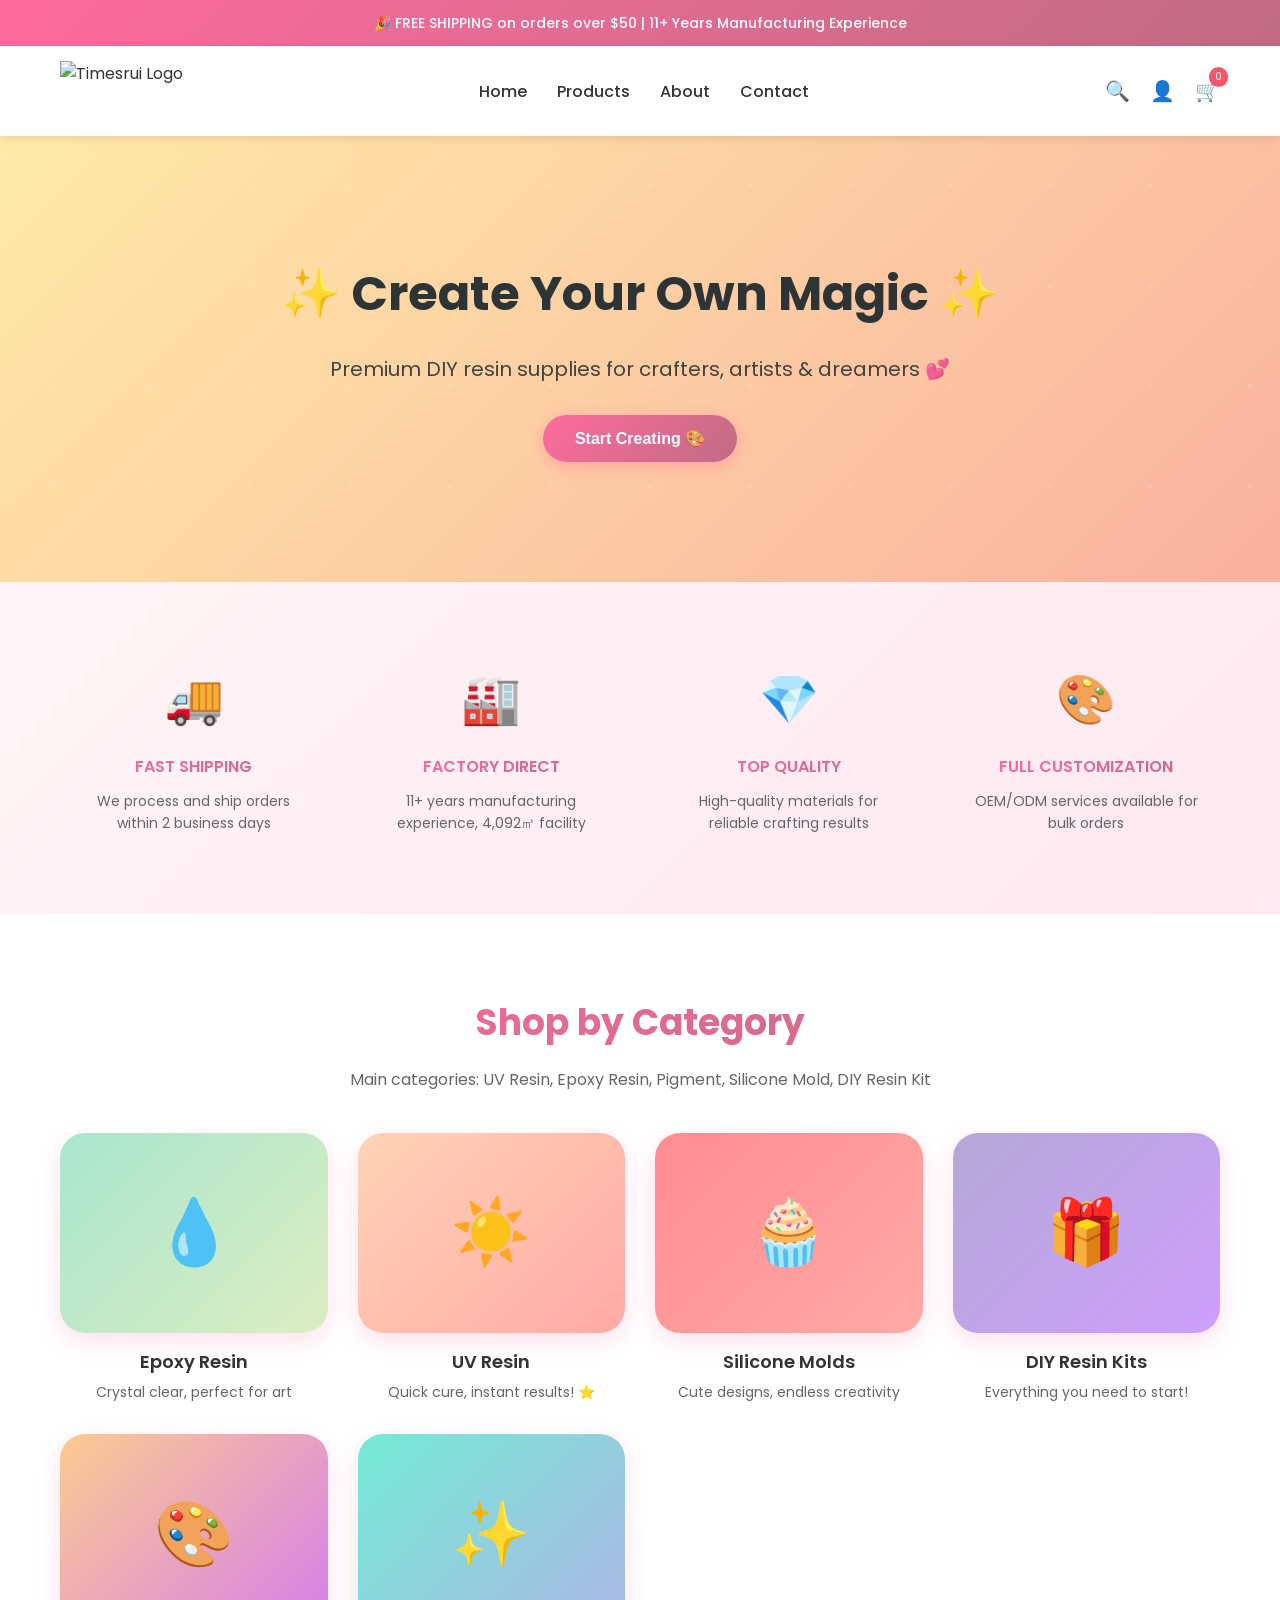
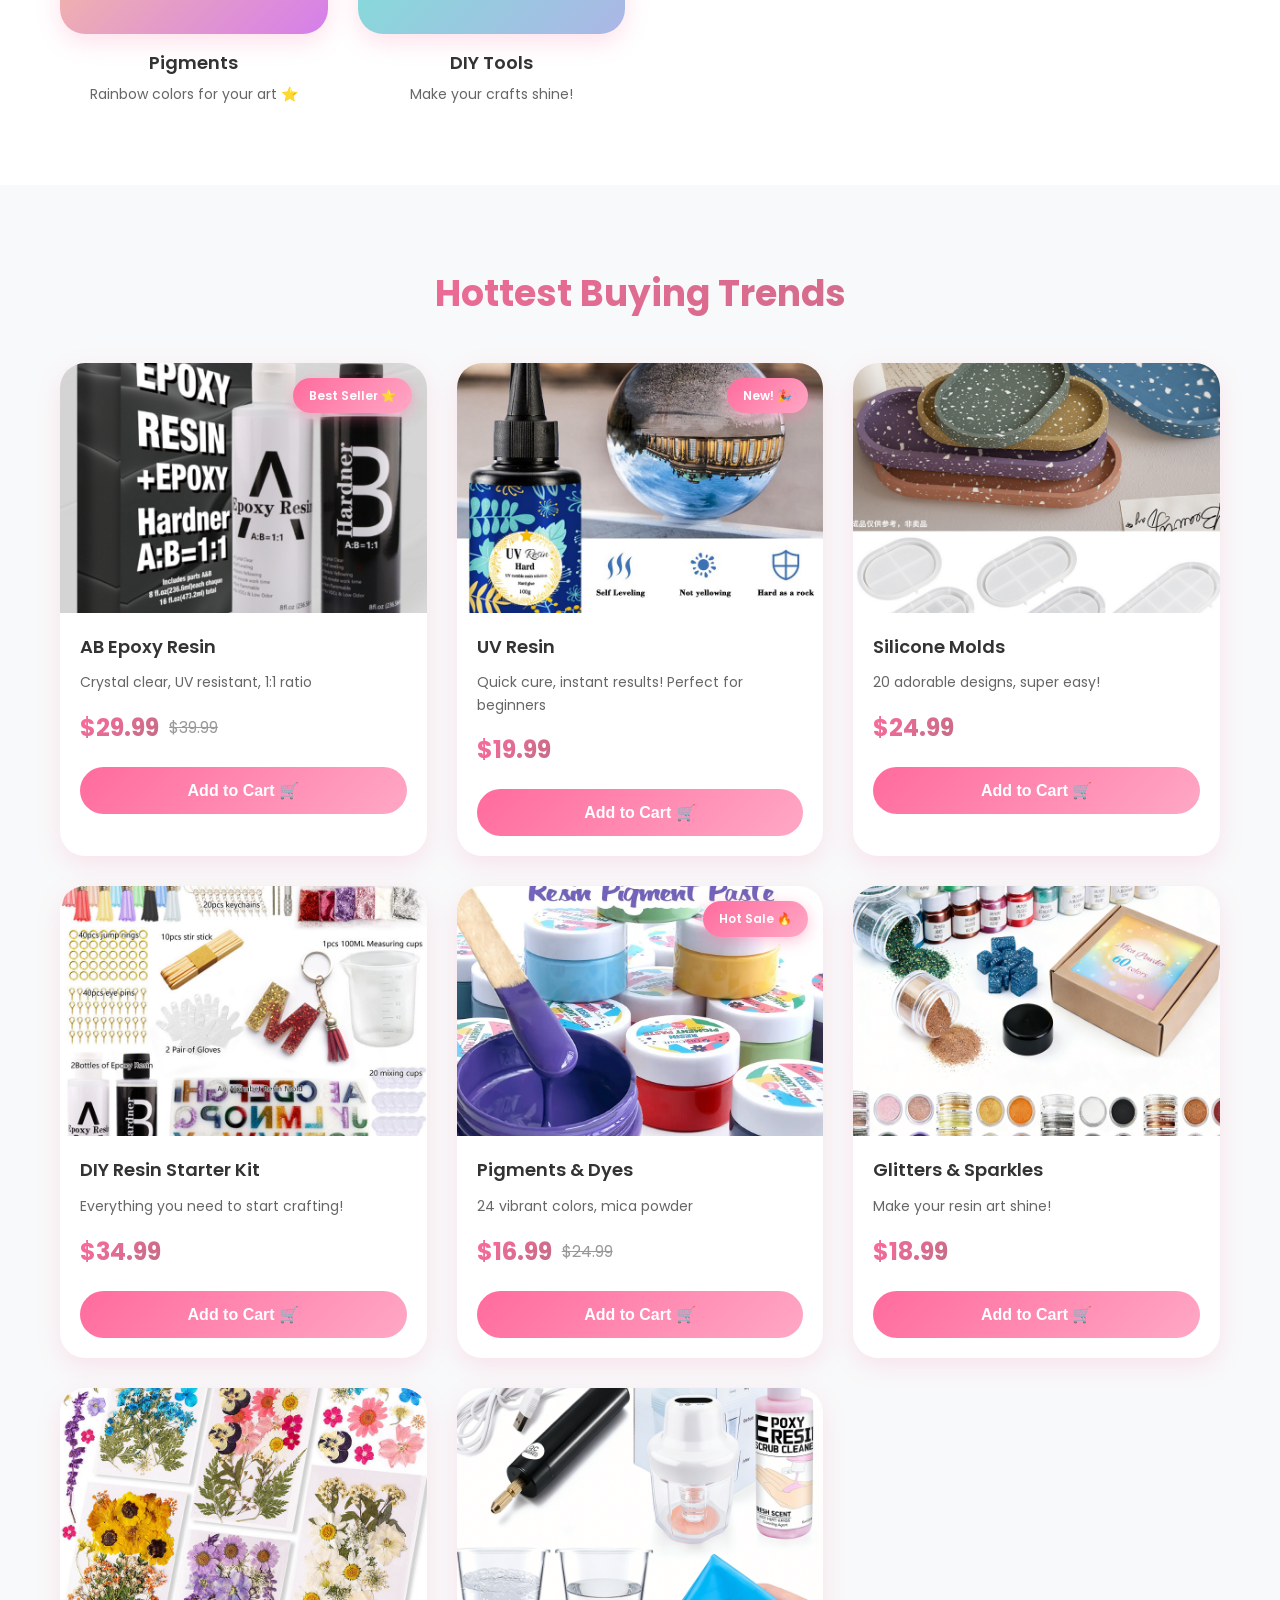
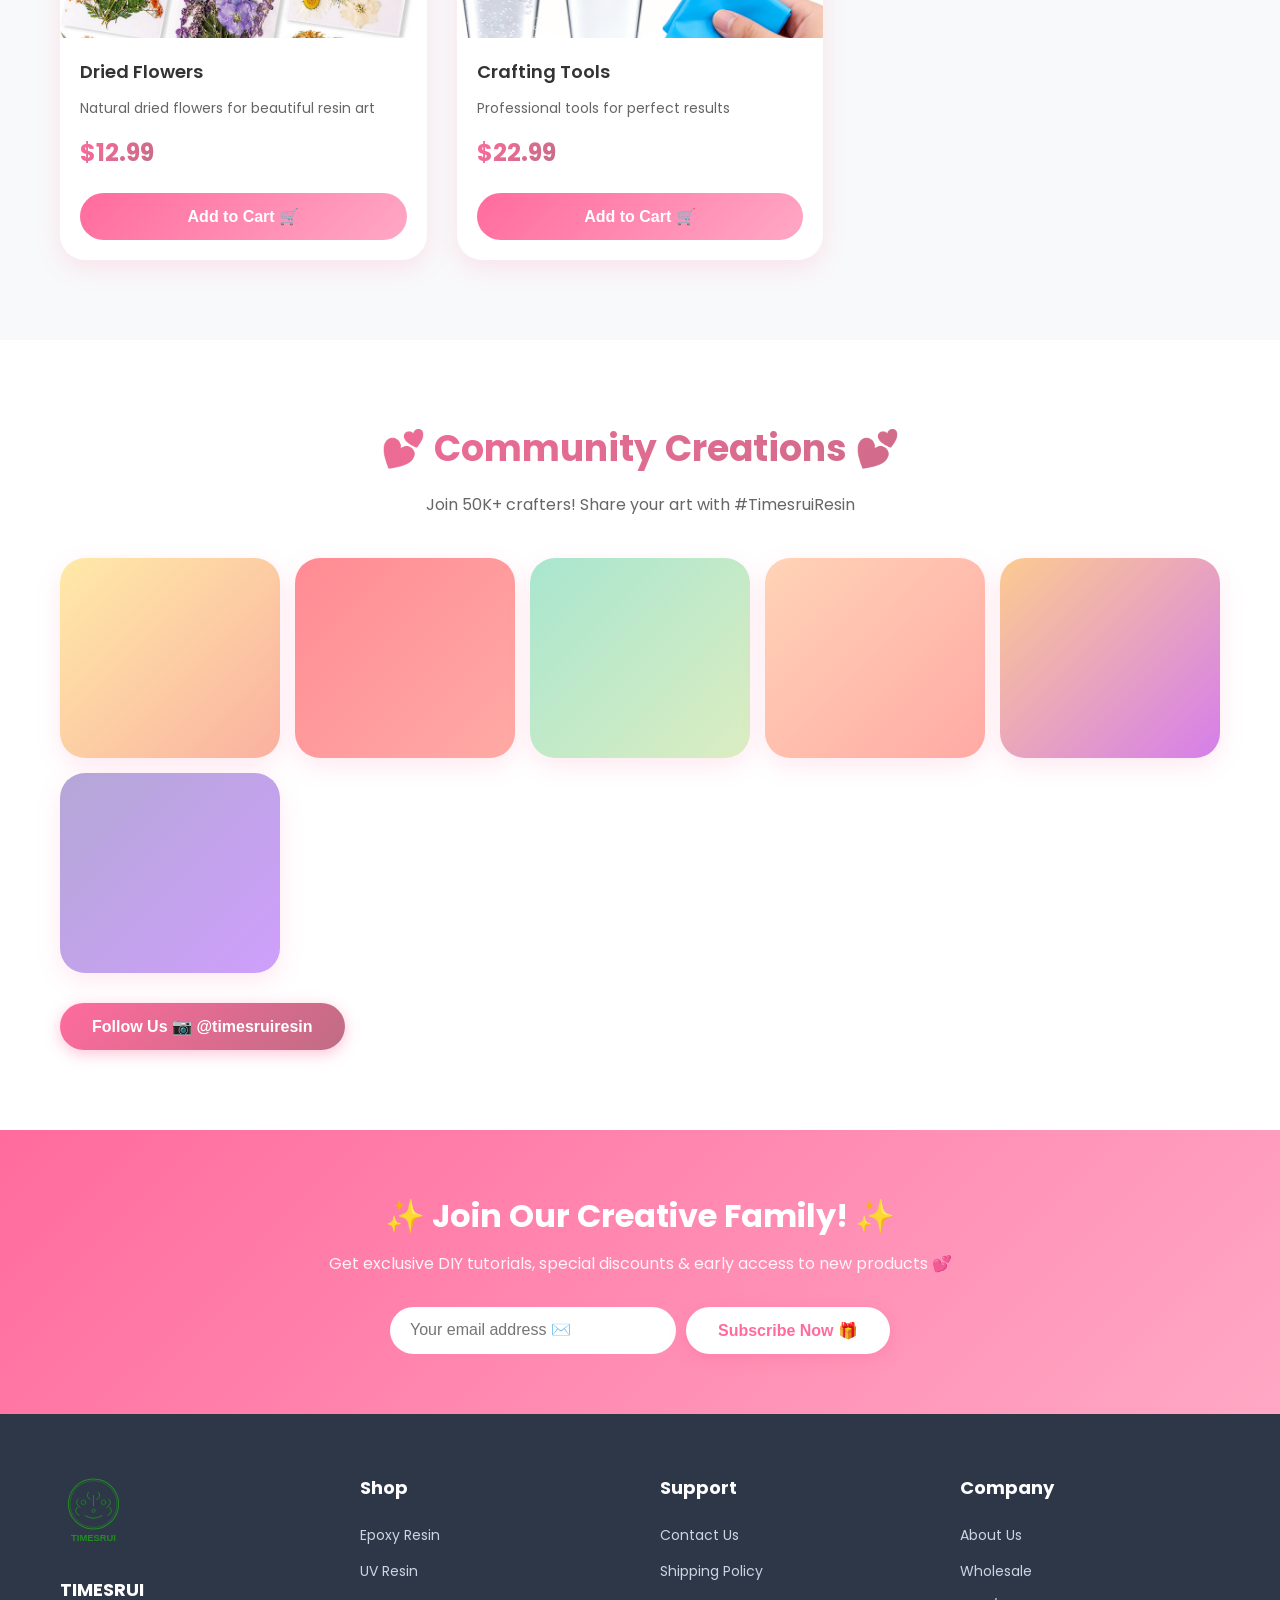
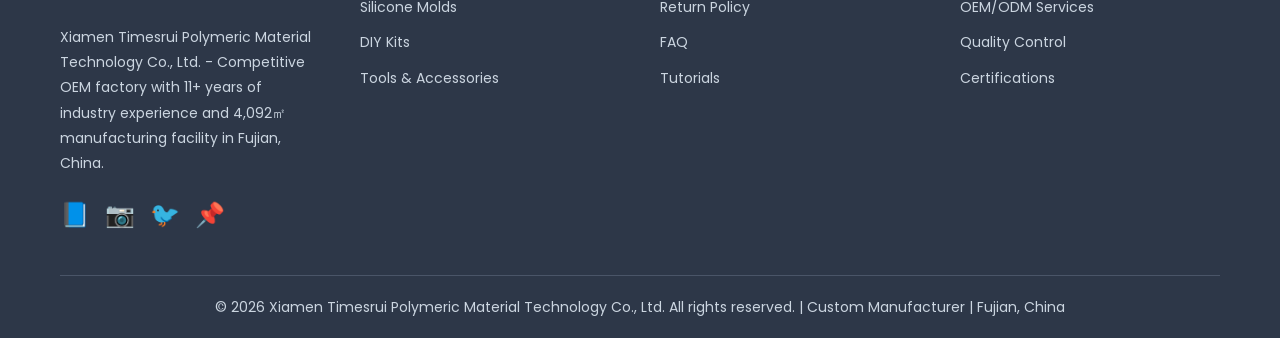
==== index.html @ ade3648c "Initial commit: Timesrui Resin Website with product catalog" ====
<!DOCTYPE html>
<html lang="en">
<head>
    <meta charset="UTF-8">
    <meta name="viewport" content="width=device-width, initial-scale=1.0">
    <title>Timesrui Resin - Premium Resin Art Supplies & Epoxy Kits</title>
    <link rel="stylesheet" href="style.css">
    <link rel="preconnect" href="https://fonts.googleapis.com">
    <link rel="preconnect" href="https://fonts.gstatic.com" crossorigin>
    <link href="https://fonts.googleapis.com/css2?family=Poppins:wght@300;400;500;600;700&display=swap" rel="stylesheet">
</head>
<body>
    <!-- Top Announcement Bar -->
    <div class="announcement-bar">
        🎉 FREE SHIPPING on orders over $50 | 11+ Years Manufacturing Experience
    </div>

    <!-- Navigation -->
    <nav class="navbar">
        <div class="container">
            <div class="nav-logo">
                <img src="logo-original.png" alt="Timesrui Logo" class="logo-img">
            </div>
            <ul class="nav-menu">
                <li><a href="#home">Home</a></li>
                <li><a href="#products">Products</a></li>
                <li><a href="#about">About</a></li>
                <li><a href="#contact">Contact</a></li>
            </ul>
            <div class="nav-icons">
                <span class="icon">🔍</span>
                <span class="icon">👤</span>
                <span class="icon">🛒 <span class="cart-count">0</span></span>
            </div>
        </div>
    </nav>

    <!-- Hero Section -->
    <section class="hero">
        <div class="hero-content">
            <h2 class="hero-title">✨ Create Your Own Magic ✨</h2>
            <p class="hero-subtitle">Premium DIY resin supplies for crafters, artists & dreamers 💕</p>
            <button class="btn btn-primary">Start Creating 🎨</button>
        </div>
    </section>

    <!-- Trust Badges -->
    <section class="trust-badges">
        <div class="container">
            <div class="badge">
                <div class="badge-icon">🚚</div>
                <h3>FAST SHIPPING</h3>
                <p>We process and ship orders within 2 business days</p>
            </div>
            <div class="badge">
                <div class="badge-icon">🏭</div>
                <h3>FACTORY DIRECT</h3>
                <p>11+ years manufacturing experience, 4,092㎡ facility</p>
            </div>
            <div class="badge">
                <div class="badge-icon">💎</div>
                <h3>TOP QUALITY</h3>
                <p>High-quality materials for reliable crafting results</p>
            </div>
            <div class="badge">
                <div class="badge-icon">🎨</div>
                <h3>FULL CUSTOMIZATION</h3>
                <p>OEM/ODM services available for bulk orders</p>
            </div>
        </div>
    </section>

    <!-- Shop by Category -->
    <section class="categories">
        <div class="container">
            <h2 class="section-title">Shop by Category</h2>
            <p class="section-subtitle">Main categories: UV Resin, Epoxy Resin, Pigment, Silicone Mold, DIY Resin Kit</p>
            <div class="category-grid">
                <a href="catalog.html#epoxy-resin" class="category-card">
                    <div class="category-image" style="background: linear-gradient(135deg, #a8e6cf 0%, #dcedc1 100%);">
                        <span class="category-emoji">💧</span>
                    </div>
                    <h3>Epoxy Resin</h3>
                    <p>Crystal clear, perfect for art</p>
                </a>
                <a href="catalog.html#uv-resin" class="category-card">
                    <div class="category-image" style="background: linear-gradient(135deg, #ffd3b6 0%, #ffaaa5 100%);">
                        <span class="category-emoji">☀️</span>
                    </div>
                    <h3>UV Resin</h3>
                    <p>Quick cure, instant results! ⭐</p>
                </a>
                <a href="catalog.html#silicone-molds" class="category-card">
                    <div class="category-image" style="background: linear-gradient(135deg, #ff8b94 0%, #ffaaa5 100%);">
                        <span class="category-emoji">🧁</span>
                    </div>
                    <h3>Silicone Molds</h3>
                    <p>Cute designs, endless creativity</p>
                </a>
                <a href="catalog.html#diy-kits" class="category-card">
                    <div class="category-image" style="background: linear-gradient(135deg, #b4a7d6 0%, #ce9ffc 100%);">
                        <span class="category-emoji">🎁</span>
                    </div>
                    <h3>DIY Resin Kits</h3>
                    <p>Everything you need to start!</p>
                </a>
                <a href="catalog.html#pigments" class="category-card">
                    <div class="category-image" style="background: linear-gradient(135deg, #fccb90 0%, #d57eeb 100%);">
                        <span class="category-emoji">🎨</span>
                    </div>
                    <h3>Pigments</h3>
                    <p>Rainbow colors for your art ⭐</p>
                </a>
                <a href="catalog.html#diy-tools" class="category-card">
                    <div class="category-image" style="background: linear-gradient(135deg, #74ebd5 0%, #acb6e5 100%);">
                        <span class="category-emoji">✨</span>
                    </div>
                    <h3>DIY Tools</h3>
                    <p>Make your crafts shine!</p>
                </a>
            </div>
        </div>
    </section>

    <!-- Hot Products -->
    <section class="products">
        <div class="container">
            <h2 class="section-title">Hottest Buying Trends</h2>
            <div class="product-grid">
                <div class="product-card">
                    <div class="product-badge">Best Seller ⭐</div>
                    <div class="product-image">
                        <img src="images/AB Epoxy Resin.png" alt="AB Epoxy Resin">
                    </div>
                    <h3>AB Epoxy Resin</h3>
                    <p class="product-desc">Crystal clear, UV resistant, 1:1 ratio</p>
                    <div class="product-price">
                        <span class="price">$29.99</span>
                        <span class="original-price">$39.99</span>
                    </div>
                    <button class="btn btn-secondary">Add to Cart 🛒</button>
                </div>
                <div class="product-card">
                    <div class="product-badge">New! 🎉</div>
                    <div class="product-image">
                        <img src="images/UV Resin.jpg" alt="UV Resin">
                    </div>
                    <h3>UV Resin</h3>
                    <p class="product-desc">Quick cure, instant results! Perfect for beginners</p>
                    <div class="product-price">
                        <span class="price">$19.99</span>
                    </div>
                    <button class="btn btn-secondary">Add to Cart 🛒</button>
                </div>
                <div class="product-card">
                    <div class="product-image">
                        <img src="images/Silicone Molds.png" alt="Silicone Molds">
                    </div>
                    <h3>Silicone Molds</h3>
                    <p class="product-desc">20 adorable designs, super easy!</p>
                    <div class="product-price">
                        <span class="price">$24.99</span>
                    </div>
                    <button class="btn btn-secondary">Add to Cart 🛒</button>
                </div>
                <div class="product-card">
                    <div class="product-image">
                        <img src="images/DIY Resin Kits.png" alt="DIY Resin Kits">
                    </div>
                    <h3>DIY Resin Starter Kit</h3>
                    <p class="product-desc">Everything you need to start crafting!</p>
                    <div class="product-price">
                        <span class="price">$34.99</span>
                    </div>
                    <button class="btn btn-secondary">Add to Cart 🛒</button>
                </div>
                <div class="product-card">
                    <div class="product-badge">Hot Sale 🔥</div>
                    <div class="product-image">
                        <img src="images/Pigments & Dyes.webp" alt="Pigments & Dyes">
                    </div>
                    <h3>Pigments & Dyes</h3>
                    <p class="product-desc">24 vibrant colors, mica powder</p>
                    <div class="product-price">
                        <span class="price">$16.99</span>
                        <span class="original-price">$24.99</span>
                    </div>
                    <button class="btn btn-secondary">Add to Cart 🛒</button>
                </div>
                <div class="product-card">
                    <div class="product-image">
                        <img src="images/Glitters & Sparkles.png" alt="Glitters & Sparkles">
                    </div>
                    <h3>Glitters & Sparkles</h3>
                    <p class="product-desc">Make your resin art shine!</p>
                    <div class="product-price">
                        <span class="price">$18.99</span>
                    </div>
                    <button class="btn btn-secondary">Add to Cart 🛒</button>
                </div>
                <div class="product-card">
                    <div class="product-image">
                        <img src="images/Dried Flowers.png" alt="Dried Flowers">
                    </div>
                    <h3>Dried Flowers</h3>
                    <p class="product-desc">Natural dried flowers for beautiful resin art</p>
                    <div class="product-price">
                        <span class="price">$12.99</span>
                    </div>
                    <button class="btn btn-secondary">Add to Cart 🛒</button>
                </div>
                <div class="product-card">
                    <div class="product-image">
                        <img src="images/Crafting Tools.png" alt="Crafting Tools">
                    </div>
                    <h3>Crafting Tools</h3>
                    <p class="product-desc">Professional tools for perfect results</p>
                    <div class="product-price">
                        <span class="price">$22.99</span>
                    </div>
                    <button class="btn btn-secondary">Add to Cart 🛒</button>
                </div>
            </div>
        </div>
    </section>

    <!-- Instagram Section -->
    <section class="instagram">
        <div class="container">
            <h2 class="section-title">💕 Community Creations 💕</h2>
            <p class="section-subtitle">Join 50K+ crafters! Share your art with #TimesruiResin</p>
            <div class="instagram-grid">
                <div class="instagram-card" style="background: linear-gradient(135deg, #ffeaa7 0%, #fab1a0 100%);">
                    <div class="instagram-overlay">
                        <span class="instagram-icon">💕 1.2k</span>
                    </div>
                </div>
                <div class="instagram-card" style="background: linear-gradient(135deg, #ff8b94 0%, #ffaaa5 100%);">
                    <div class="instagram-overlay">
                        <span class="instagram-icon">💕 2.3k</span>
                    </div>
                </div>
                <div class="instagram-card" style="background: linear-gradient(135deg, #a8e6cf 0%, #dcedc1 100%);">
                    <div class="instagram-overlay">
                        <span class="instagram-icon">💕 856</span>
                    </div>
                </div>
                <div class="instagram-card" style="background: linear-gradient(135deg, #ffd3b6 0%, #ffaaa5 100%);">
                    <div class="instagram-overlay">
                        <span class="instagram-icon">💕 3.1k</span>
                    </div>
                </div>
                <div class="instagram-card" style="background: linear-gradient(135deg, #fccb90 0%, #d57eeb 100%);">
                    <div class="instagram-overlay">
                        <span class="instagram-icon">💕 1.8k</span>
                    </div>
                </div>
                <div class="instagram-card" style="background: linear-gradient(135deg, #b4a7d6 0%, #ce9ffc 100%);">
                    <div class="instagram-overlay">
                        <span class="instagram-icon">💕 2.7k</span>
                    </div>
                </div>
            </div>
            <button class="btn btn-primary" style="margin-top: 30px;">Follow Us 📷 @timesruiresin</button>
        </div>
    </section>

    <!-- Newsletter -->
    <section class="newsletter">
        <div class="container">
            <h2>✨ Join Our Creative Family! ✨</h2>
            <p>Get exclusive DIY tutorials, special discounts & early access to new products 💕</p>
            <div class="newsletter-form">
                <input type="email" placeholder="Your email address ✉️">
                <button class="btn btn-primary" style="background: white; color: #ff6b9d;">Subscribe Now 🎁</button>
            </div>
        </div>
    </section>

    <!-- Footer -->
    <footer class="footer">
        <div class="container">
            <div class="footer-grid">
                <div class="footer-col">
                    <img src="logo.svg" alt="Timesrui Logo" style="height: 80px; margin-bottom: 15px;">
                    <h3>TIMESRUI</h3>
                    <p>Xiamen Timesrui Polymeric Material Technology Co., Ltd. - Competitive OEM factory with 11+ years of industry experience and 4,092㎡ manufacturing facility in Fujian, China.</p>
                    <div class="social-icons">
                        <span>📘</span>
                        <span>📷</span>
                        <span>🐦</span>
                        <span>📌</span>
                    </div>
                </div>
                <div class="footer-col">
                    <h4>Shop</h4>
                    <ul>
                        <li><a href="#">Epoxy Resin</a></li>
                        <li><a href="#">UV Resin</a></li>
                        <li><a href="#">Silicone Molds</a></li>
                        <li><a href="#">DIY Kits</a></li>
                        <li><a href="#">Tools & Accessories</a></li>
                    </ul>
                </div>
                <div class="footer-col">
                    <h4>Support</h4>
                    <ul>
                        <li><a href="#">Contact Us</a></li>
                        <li><a href="#">Shipping Policy</a></li>
                        <li><a href="#">Return Policy</a></li>
                        <li><a href="#">FAQ</a></li>
                        <li><a href="#">Tutorials</a></li>
                    </ul>
                </div>
                <div class="footer-col">
                    <h4>Company</h4>
                    <ul>
                        <li><a href="#">About Us</a></li>
                        <li><a href="#">Wholesale</a></li>
                        <li><a href="#">OEM/ODM Services</a></li>
                        <li><a href="#">Quality Control</a></li>
                        <li><a href="#">Certifications</a></li>
                    </ul>
                </div>
            </div>
            <div class="footer-bottom">
                <p>&copy; 2026 Xiamen Timesrui Polymeric Material Technology Co., Ltd. All rights reserved. | Custom Manufacturer | Fujian, China</p>
            </div>
        </div>
    </footer>

    <script src="script.js"></script>
</body>
</html>
---- style.css ----
/* Reset and Base Styles */
* {
    margin: 0;
    padding: 0;
    box-sizing: border-box;
}

body {
    font-family: 'Poppins', sans-serif;
    color: #333;
    line-height: 1.6;
    overflow-x: hidden;
}

.container {
    max-width: 1200px;
    margin: 0 auto;
    padding: 0 20px;
}

/* Announcement Bar */
.announcement-bar {
    background: linear-gradient(135deg, #ff6b9d 0%, #c06c84 100%);
    color: white;
    text-align: center;
    padding: 12px 20px;
    font-size: 14px;
    font-weight: 500;
}

/* Navigation */
.navbar {
    background: white;
    box-shadow: 0 2px 10px rgba(0,0,0,0.1);
    position: sticky;
    top: 0;
    z-index: 1000;
    padding: 15px 0;
}

.navbar .container {
    display: flex;
    justify-content: space-between;
    align-items: center;
}

.nav-logo {
    display: flex;
    align-items: center;
    gap: 15px;
}

.logo-img {
    height: 60px;
    width: auto;
}

.logo-text h1 {
    font-size: 24px;
    font-weight: 700;
    background: linear-gradient(135deg, #ff6b9d 0%, #c06c84 100%);
    -webkit-background-clip: text;
    -webkit-text-fill-color: transparent;
    background-clip: text;
    margin: 0;
    line-height: 1.2;
}

.logo-text .tagline {
    font-size: 10px;
    color: #666;
    margin: 0;
}

.nav-menu {
    display: flex;
    list-style: none;
    gap: 30px;
}

.nav-menu a {
    text-decoration: none;
    color: #333;
    font-weight: 500;
    transition: color 0.3s;
}

.nav-menu a:hover {
    color: #ff6b9d;
}

.nav-icons {
    display: flex;
    gap: 20px;
    font-size: 20px;
}

.nav-icons .icon {
    cursor: pointer;
    position: relative;
    transition: transform 0.3s;
}

.nav-icons .icon:hover {
    transform: scale(1.1);
}

.cart-count {
    position: absolute;
    top: -8px;
    right: -8px;
    background: #f5576c;
    color: white;
    font-size: 10px;
    padding: 2px 6px;
    border-radius: 10px;
}

/* Hero Section */
.hero {
    background: linear-gradient(135deg, #ffeaa7 0%, #fab1a0 100%);
    color: #2d3436;
    padding: 120px 20px;
    text-align: center;
    position: relative;
    overflow: hidden;
}

.hero::before {
    content: '';
    position: absolute;
    top: 0;
    left: 0;
    right: 0;
    bottom: 0;
    background: url('data:image/svg+xml,<svg width="100" height="100" xmlns="http://www.w3.org/2000/svg"><circle cx="50" cy="50" r="2" fill="white" opacity="0.1"/></svg>');
    animation: float 20s infinite linear;
}

@keyframes float {
    from { transform: translateY(0); }
    to { transform: translateY(-100px); }
}

.hero-content {
    position: relative;
    z-index: 1;
}

.hero-title {
    font-size: 48px;
    font-weight: 700;
    margin-bottom: 20px;
    animation: fadeInUp 0.8s;
}

.hero-subtitle {
    font-size: 20px;
    margin-bottom: 30px;
    opacity: 0.9;
    animation: fadeInUp 0.8s 0.2s backwards;
}

@keyframes fadeInUp {
    from {
        opacity: 0;
        transform: translateY(30px);
    }
    to {
        opacity: 1;
        transform: translateY(0);
    }
}

/* Buttons */
.btn {
    padding: 14px 32px;
    border: none;
    border-radius: 30px;
    font-weight: 600;
    cursor: pointer;
    transition: all 0.3s;
    font-size: 16px;
}

.btn-primary {
    background: linear-gradient(135deg, #ff6b9d 0%, #c06c84 100%);
    color: white;
    box-shadow: 0 4px 15px rgba(255, 107, 157, 0.4);
}

.btn-primary:hover {
    transform: translateY(-2px);
    box-shadow: 0 6px 20px rgba(0,0,0,0.3);
}

.btn-secondary {
    background: linear-gradient(135deg, #ff6b9d 0%, #ffa8c5 100%);
    color: white;
    border: none;
}

.btn-secondary:hover {
    background: linear-gradient(135deg, #c06c84 0%, #ff6b9d 100%);
    transform: translateY(-2px);
    box-shadow: 0 6px 20px rgba(255, 107, 157, 0.3);
}

/* Trust Badges */
.trust-badges {
    padding: 60px 20px;
    background: linear-gradient(135deg, #fff5f7 0%, #ffe8f0 100%);
}

.trust-badges .container {
    display: grid;
    grid-template-columns: repeat(auto-fit, minmax(250px, 1fr));
    gap: 30px;
}

.badge {
    text-align: center;
    padding: 20px;
}

.badge-icon {
    font-size: 48px;
    margin-bottom: 15px;
}

.badge h3 {
    font-size: 16px;
    font-weight: 600;
    margin-bottom: 10px;
    background: linear-gradient(135deg, #ff6b9d 0%, #c06c84 100%);
    -webkit-background-clip: text;
    -webkit-text-fill-color: transparent;
    background-clip: text;
}

.badge p {
    font-size: 14px;
    color: #666;
}

/* Section Titles */
.section-title {
    text-align: center;
    font-size: 36px;
    font-weight: 700;
    margin-bottom: 15px;
    background: linear-gradient(135deg, #ff6b9d 0%, #c06c84 100%);
    -webkit-background-clip: text;
    -webkit-text-fill-color: transparent;
    background-clip: text;
}

.section-subtitle {
    text-align: center;
    font-size: 16px;
    color: #666;
    margin-bottom: 40px;
}

/* Categories */
.categories {
    padding: 80px 20px;
}

.category-grid {
    display: grid;
    grid-template-columns: repeat(auto-fit, minmax(250px, 1fr));
    gap: 30px;
    margin-top: 40px;
}

.category-card {
    text-align: center;
    cursor: pointer;
    transition: transform 0.3s;
    text-decoration: none;
    color: inherit;
    display: block;
}

.category-card:hover {
    transform: translateY(-10px);
}

.category-image {
    width: 100%;
    height: 200px;
    border-radius: 25px;
    display: flex;
    align-items: center;
    justify-content: center;
    margin-bottom: 15px;
    box-shadow: 0 8px 25px rgba(255, 107, 157, 0.2);
    transition: all 0.3s;
}

.category-card:hover .category-image {
    box-shadow: 0 12px 35px rgba(255, 107, 157, 0.3);
    transform: scale(1.05);
}

.category-emoji {
    font-size: 64px;
}

.category-card h3 {
    font-size: 18px;
    font-weight: 600;
    margin-bottom: 5px;
}

.category-card p {
    font-size: 14px;
    color: #666;
}

/* Products */
.products {
    padding: 80px 20px;
    background: #f8f9fa;
}

.product-grid {
    display: grid;
    grid-template-columns: repeat(auto-fill, minmax(280px, 1fr));
    gap: 30px;
    margin-top: 40px;
}

.product-card {
    background: white;
    border-radius: 25px;
    overflow: hidden;
    box-shadow: 0 8px 25px rgba(255, 107, 157, 0.15);
    transition: transform 0.3s, box-shadow 0.3s;
    position: relative;
}

.product-card:hover {
    transform: translateY(-10px);
    box-shadow: 0 15px 40px rgba(255, 107, 157, 0.25);
}

.product-badge {
    position: absolute;
    top: 15px;
    right: 15px;
    background: linear-gradient(135deg, #ff6b9d 0%, #ffa8c5 100%);
    color: white;
    padding: 8px 16px;
    border-radius: 25px;
    font-size: 12px;
    font-weight: 600;
    z-index: 1;
    box-shadow: 0 4px 15px rgba(255, 107, 157, 0.4);
}

.product-image {
    width: 100%;
    height: 250px;
    display: flex;
    align-items: center;
    justify-content: center;
    font-size: 48px;
    overflow: hidden;
    background: #f8f8f8;
}

.product-image img {
    width: 100%;
    height: 100%;
    object-fit: cover;
    transition: transform 0.3s ease;
}

.product-card:hover .product-image img {
    transform: scale(1.05);
}

.product-card h3 {
    padding: 20px 20px 10px;
    font-size: 18px;
    font-weight: 600;
}

.product-desc {
    padding: 0 20px;
    font-size: 14px;
    color: #666;
    margin-bottom: 15px;
}

.product-price {
    padding: 0 20px 20px;
    display: flex;
    align-items: center;
    gap: 10px;
}

.price {
    font-size: 24px;
    font-weight: 700;
    background: linear-gradient(135deg, #ff6b9d 0%, #c06c84 100%);
    -webkit-background-clip: text;
    -webkit-text-fill-color: transparent;
    background-clip: text;
}

.original-price {
    font-size: 16px;
    color: #999;
    text-decoration: line-through;
}

.product-card .btn {
    width: calc(100% - 40px);
    margin: 0 20px 20px;
}

/* Instagram */
.instagram {
    padding: 80px 20px;
}

.instagram-grid {
    display: grid;
    grid-template-columns: repeat(auto-fit, minmax(200px, 1fr));
    gap: 15px;
    margin-top: 40px;
}

.instagram-card {
    height: 200px;
    border-radius: 25px;
    position: relative;
    overflow: hidden;
    cursor: pointer;
    transition: transform 0.3s, box-shadow 0.3s;
    box-shadow: 0 8px 25px rgba(255, 107, 157, 0.15);
}

.instagram-card:hover {
    transform: scale(1.05);
    box-shadow: 0 12px 35px rgba(255, 107, 157, 0.25);
}

.instagram-overlay {
    position: absolute;
    top: 0;
    left: 0;
    right: 0;
    bottom: 0;
    background: rgba(0,0,0,0.3);
    display: flex;
    align-items: center;
    justify-content: center;
    opacity: 0;
    transition: opacity 0.3s;
}

.instagram-card:hover .instagram-overlay {
    opacity: 1;
}

.instagram-icon {
    color: white;
    font-size: 18px;
    font-weight: 600;
}

/* Newsletter */
.newsletter {
    background: linear-gradient(135deg, #ff6b9d 0%, #ffa8c5 100%);
    color: white;
    padding: 60px 20px;
    text-align: center;
}

.newsletter h2 {
    font-size: 32px;
    margin-bottom: 10px;
}

.newsletter p {
    font-size: 16px;
    margin-bottom: 30px;
    opacity: 0.9;
}

.newsletter-form {
    display: flex;
    max-width: 500px;
    margin: 0 auto;
    gap: 10px;
}

.newsletter-form input {
    flex: 1;
    padding: 14px 20px;
    border: none;
    border-radius: 30px;
    font-size: 16px;
}

.newsletter-form .btn {
    white-space: nowrap;
}

/* Footer */
.footer {
    background: #2d3748;
    color: white;
    padding: 60px 20px 20px;
}

.footer-grid {
    display: grid;
    grid-template-columns: repeat(auto-fit, minmax(200px, 1fr));
    gap: 40px;
    margin-bottom: 40px;
}

.footer-col h3, .footer-col h4 {
    margin-bottom: 20px;
    font-size: 18px;
}

.footer-col p {
    font-size: 14px;
    line-height: 1.8;
    color: #cbd5e0;
}

.footer-col ul {
    list-style: none;
}

.footer-col ul li {
    margin-bottom: 10px;
}

.footer-col ul li a {
    color: #cbd5e0;
    text-decoration: none;
    font-size: 14px;
    transition: color 0.3s;
}

.footer-col ul li a:hover {
    color: white;
}

.social-icons {
    display: flex;
    gap: 15px;
    margin-top: 20px;
    font-size: 24px;
}

.social-icons span {
    cursor: pointer;
    transition: transform 0.3s;
}

.social-icons span:hover {
    transform: scale(1.2);
}

.footer-bottom {
    border-top: 1px solid #4a5568;
    padding-top: 20px;
    text-align: center;
    color: #cbd5e0;
    font-size: 14px;
}

/* Responsive */
@media (max-width: 768px) {
    .nav-menu {
        display: none;
    }
    
    .hero-title {
        font-size: 32px;
    }
    
    .hero-subtitle {
        font-size: 16px;
    }
    
    .section-title {
        font-size: 28px;
    }
    
    .newsletter-form {
        flex-direction: column;
    }
}
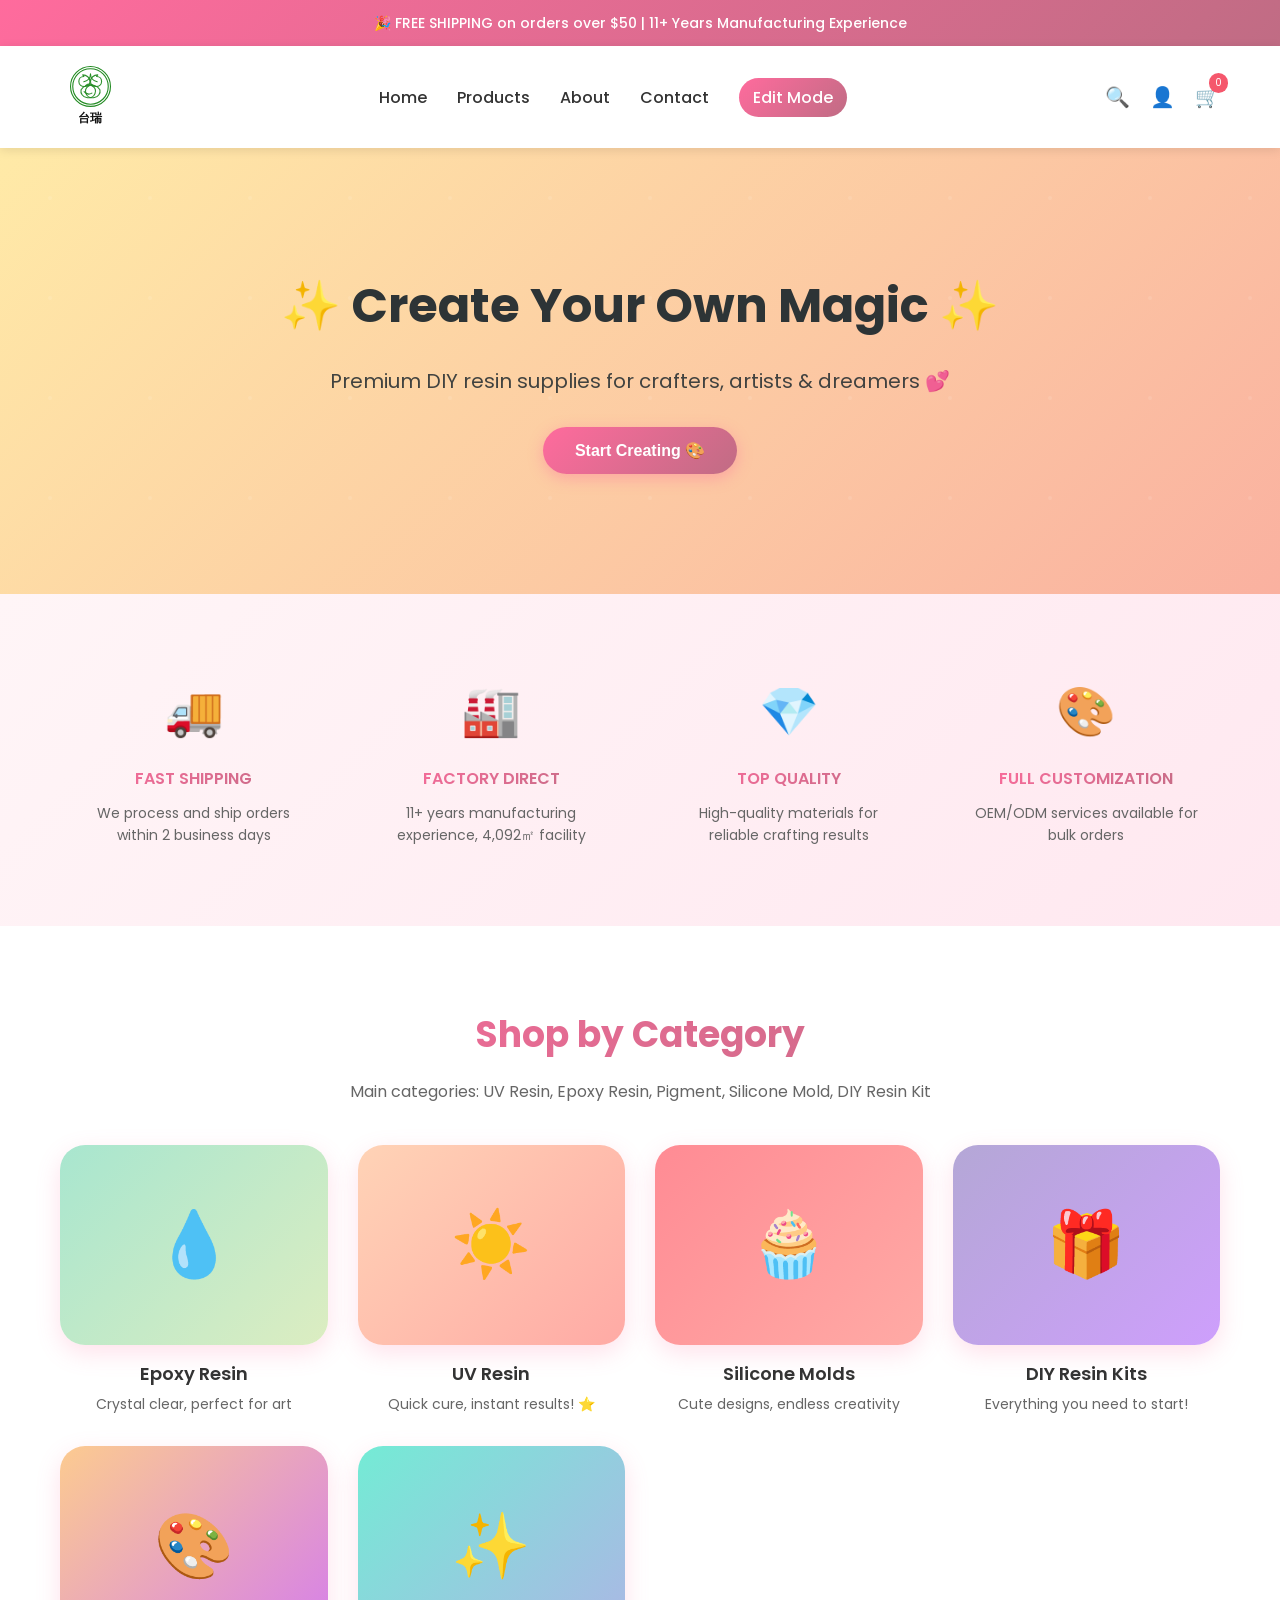
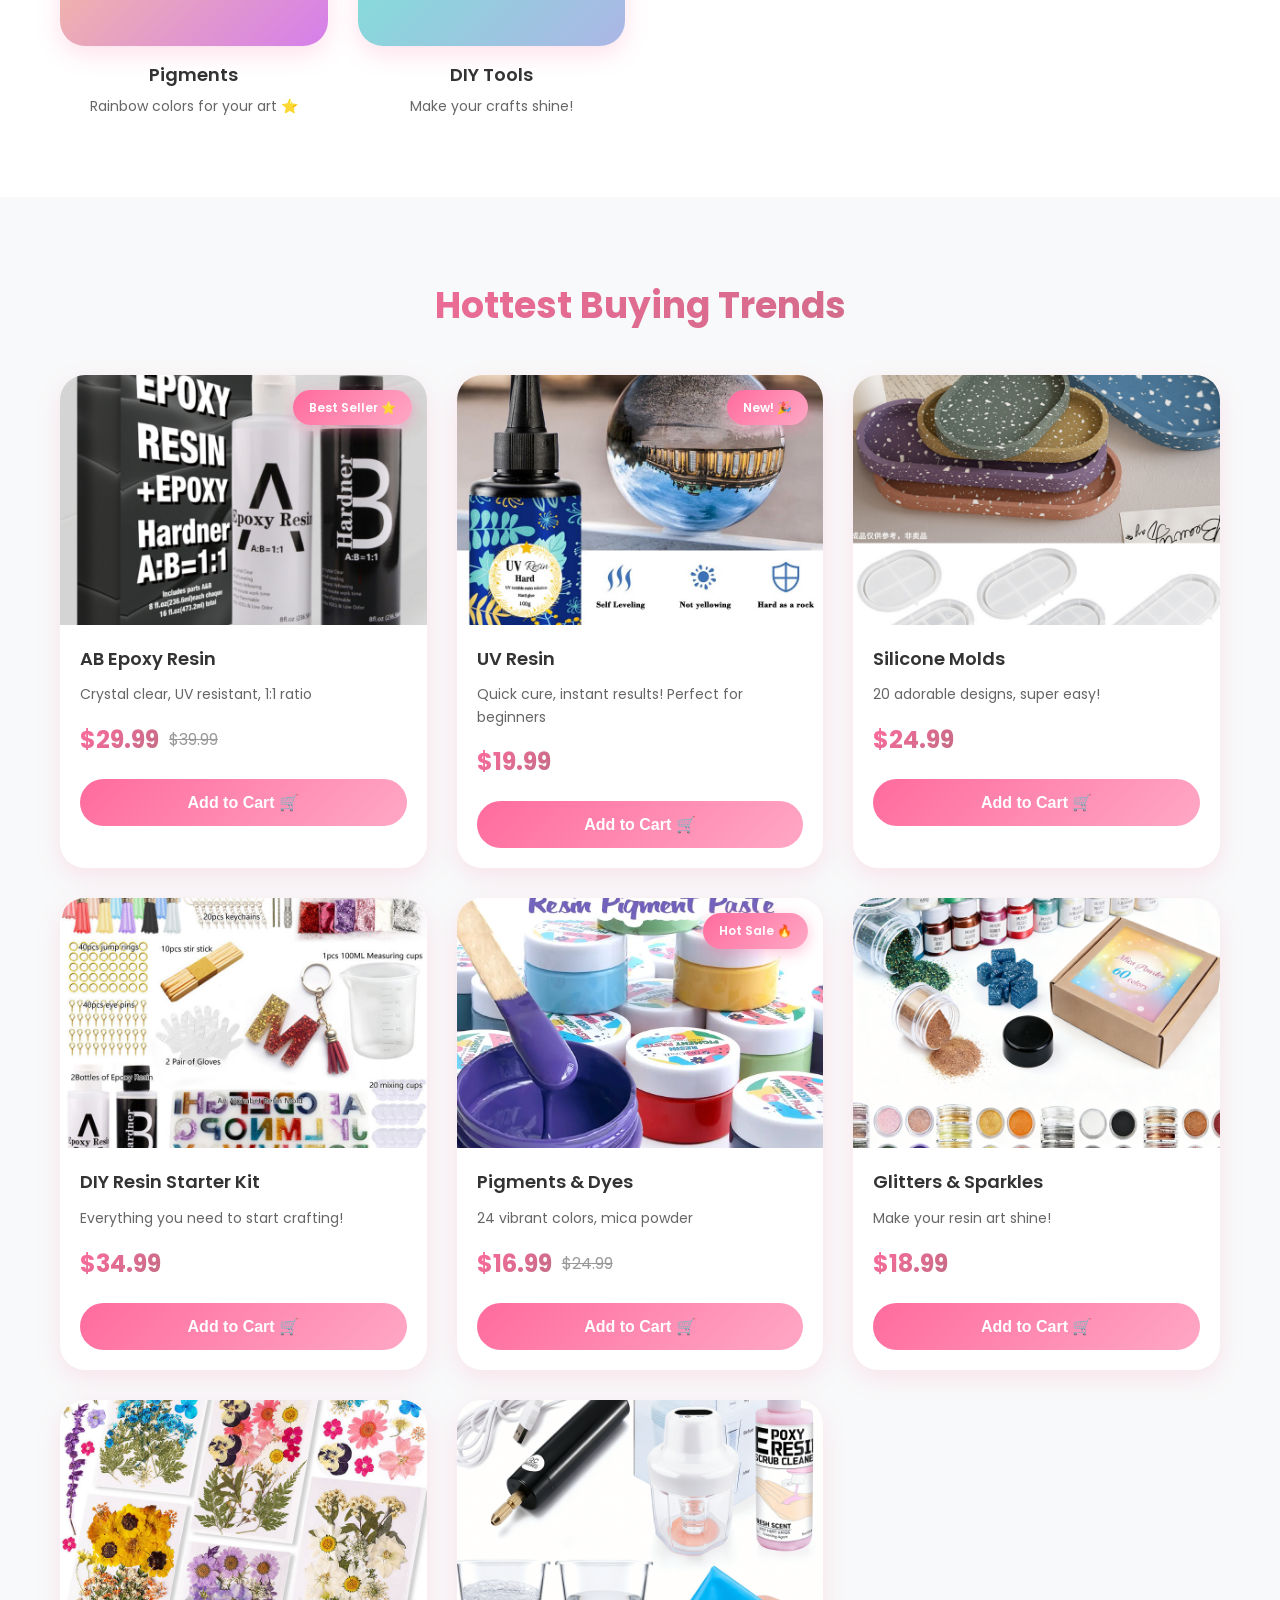
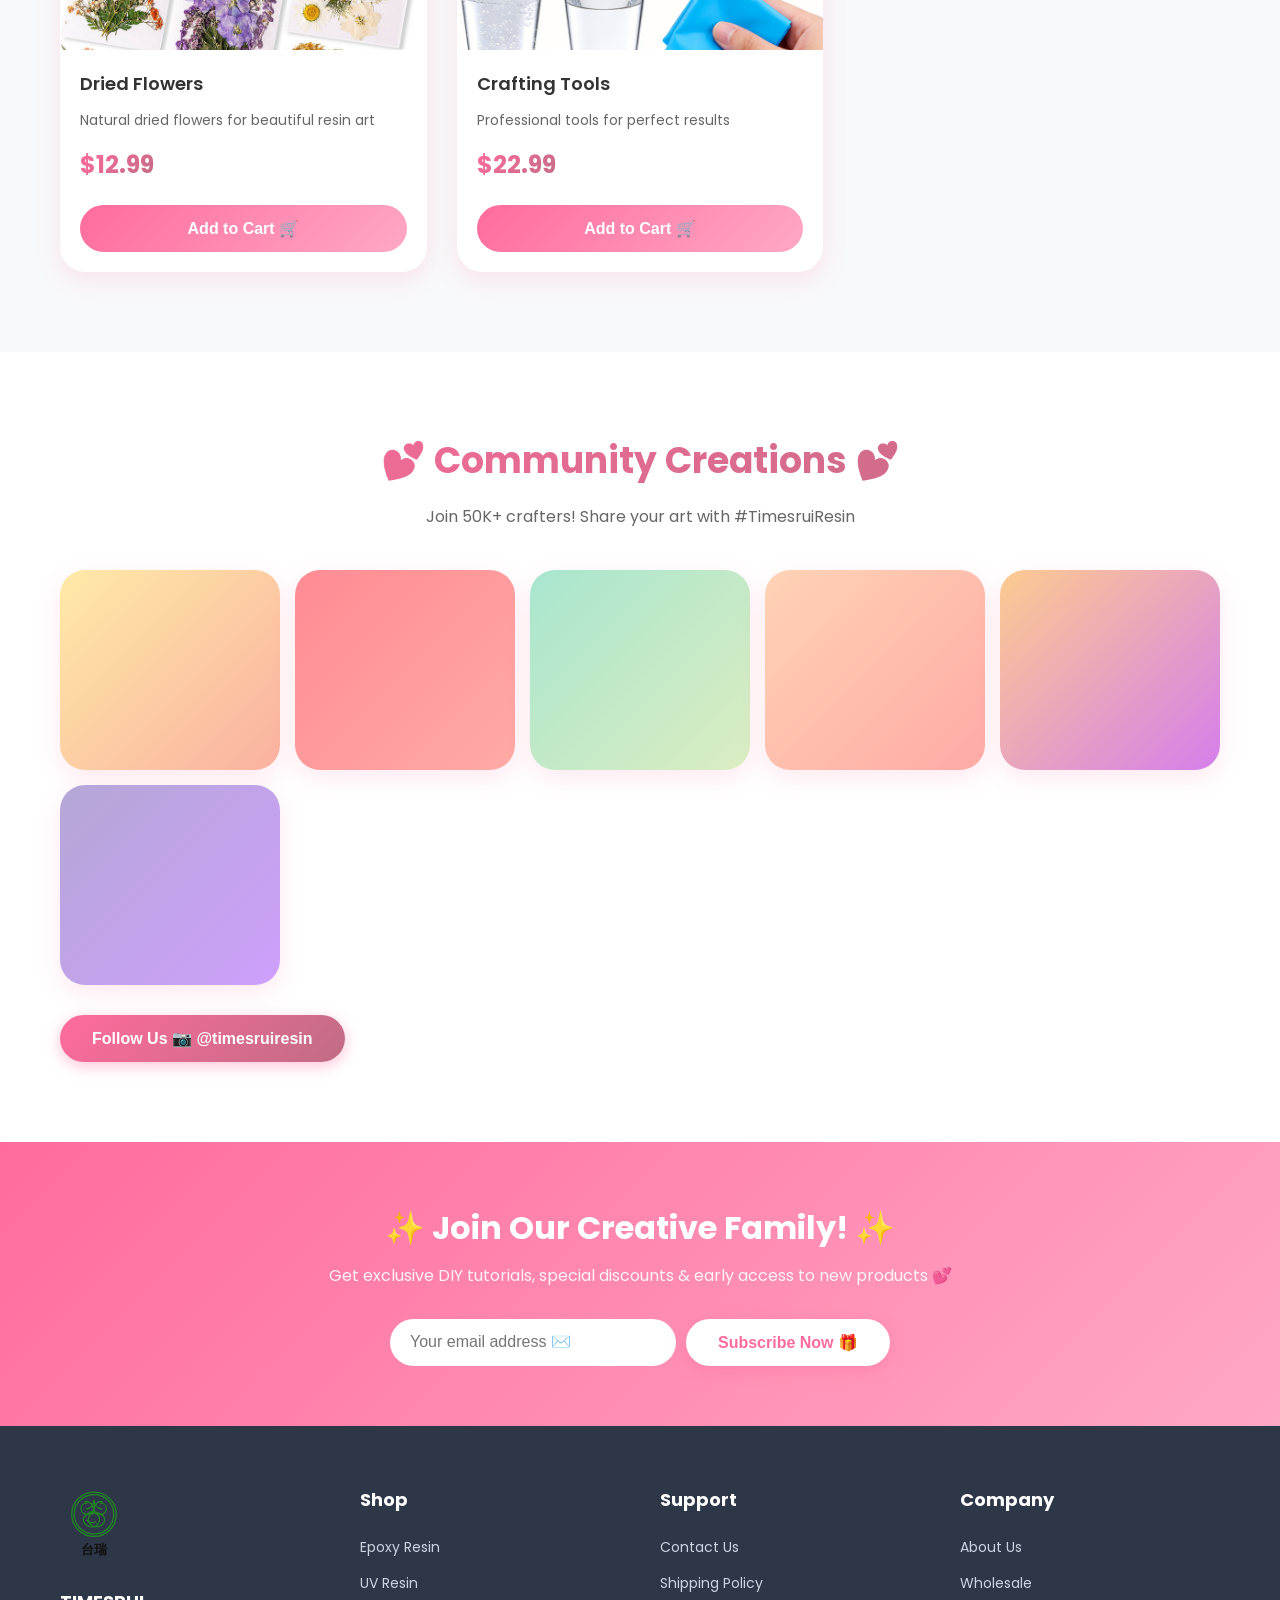
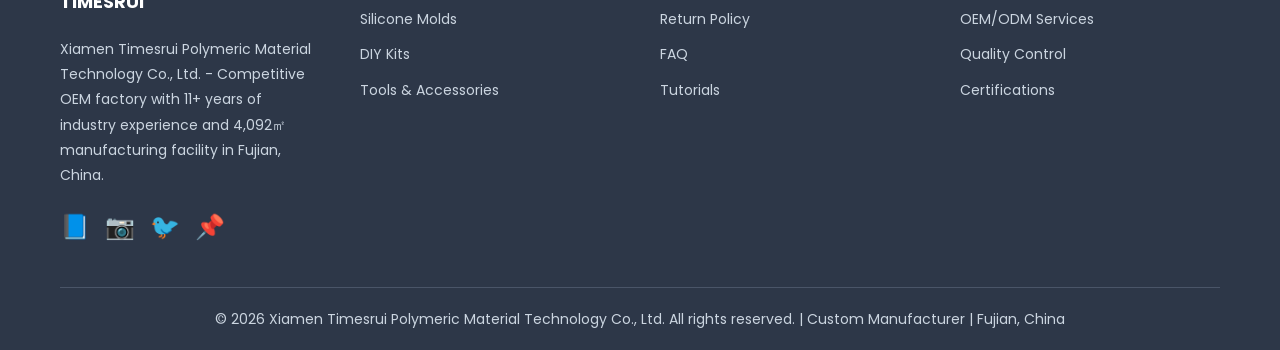
==== commit 8a79be32: "feat: 可视化编辑器完整版 - 支持产品增删改查/图片上传/上下排序/主题色/自动同步" ====
--- a/index.html
+++ b/index.html
@@ -19,13 +19,14 @@
     <nav class="navbar">
         <div class="container">
             <div class="nav-logo">
-                <img src="logo-original.png" alt="Timesrui Logo" class="logo-img">
+                <img src="logo.svg" alt="Timesrui Logo" class="logo-img">
             </div>
             <ul class="nav-menu">
                 <li><a href="#home">Home</a></li>
                 <li><a href="#products">Products</a></li>
                 <li><a href="#about">About</a></li>
                 <li><a href="#contact">Contact</a></li>
+                <li><a href="editor.html" target="_blank">Edit Mode</a></li>
             </ul>
             <div class="nav-icons">
                 <span class="icon">🔍</span>
@@ -329,6 +330,9 @@
         </div>
     </footer>
 
+    <script>
+        window.__timesruiPage = 'index';
+    </script>
     <script src="script.js"></script>
 </body>
 </html>
--- a/style.css
+++ b/style.css
@@ -51,8 +51,9 @@
 }
 
 .logo-img {
-    height: 60px;
+    height: 72px;
     width: auto;
+    display: block;
 }
 
 .logo-text h1 {
@@ -87,6 +88,18 @@
 
 .nav-menu a:hover {
     color: #ff6b9d;
+}
+
+.nav-menu a[href*="editor.html"] {
+    padding: 8px 14px;
+    border-radius: 999px;
+    background: linear-gradient(135deg, #ff6b9d 0%, #c06c84 100%);
+    color: white;
+}
+
+.nav-menu a[href*="editor.html"]:hover {
+    color: white;
+    transform: translateY(-1px);
 }
 
 .nav-icons {
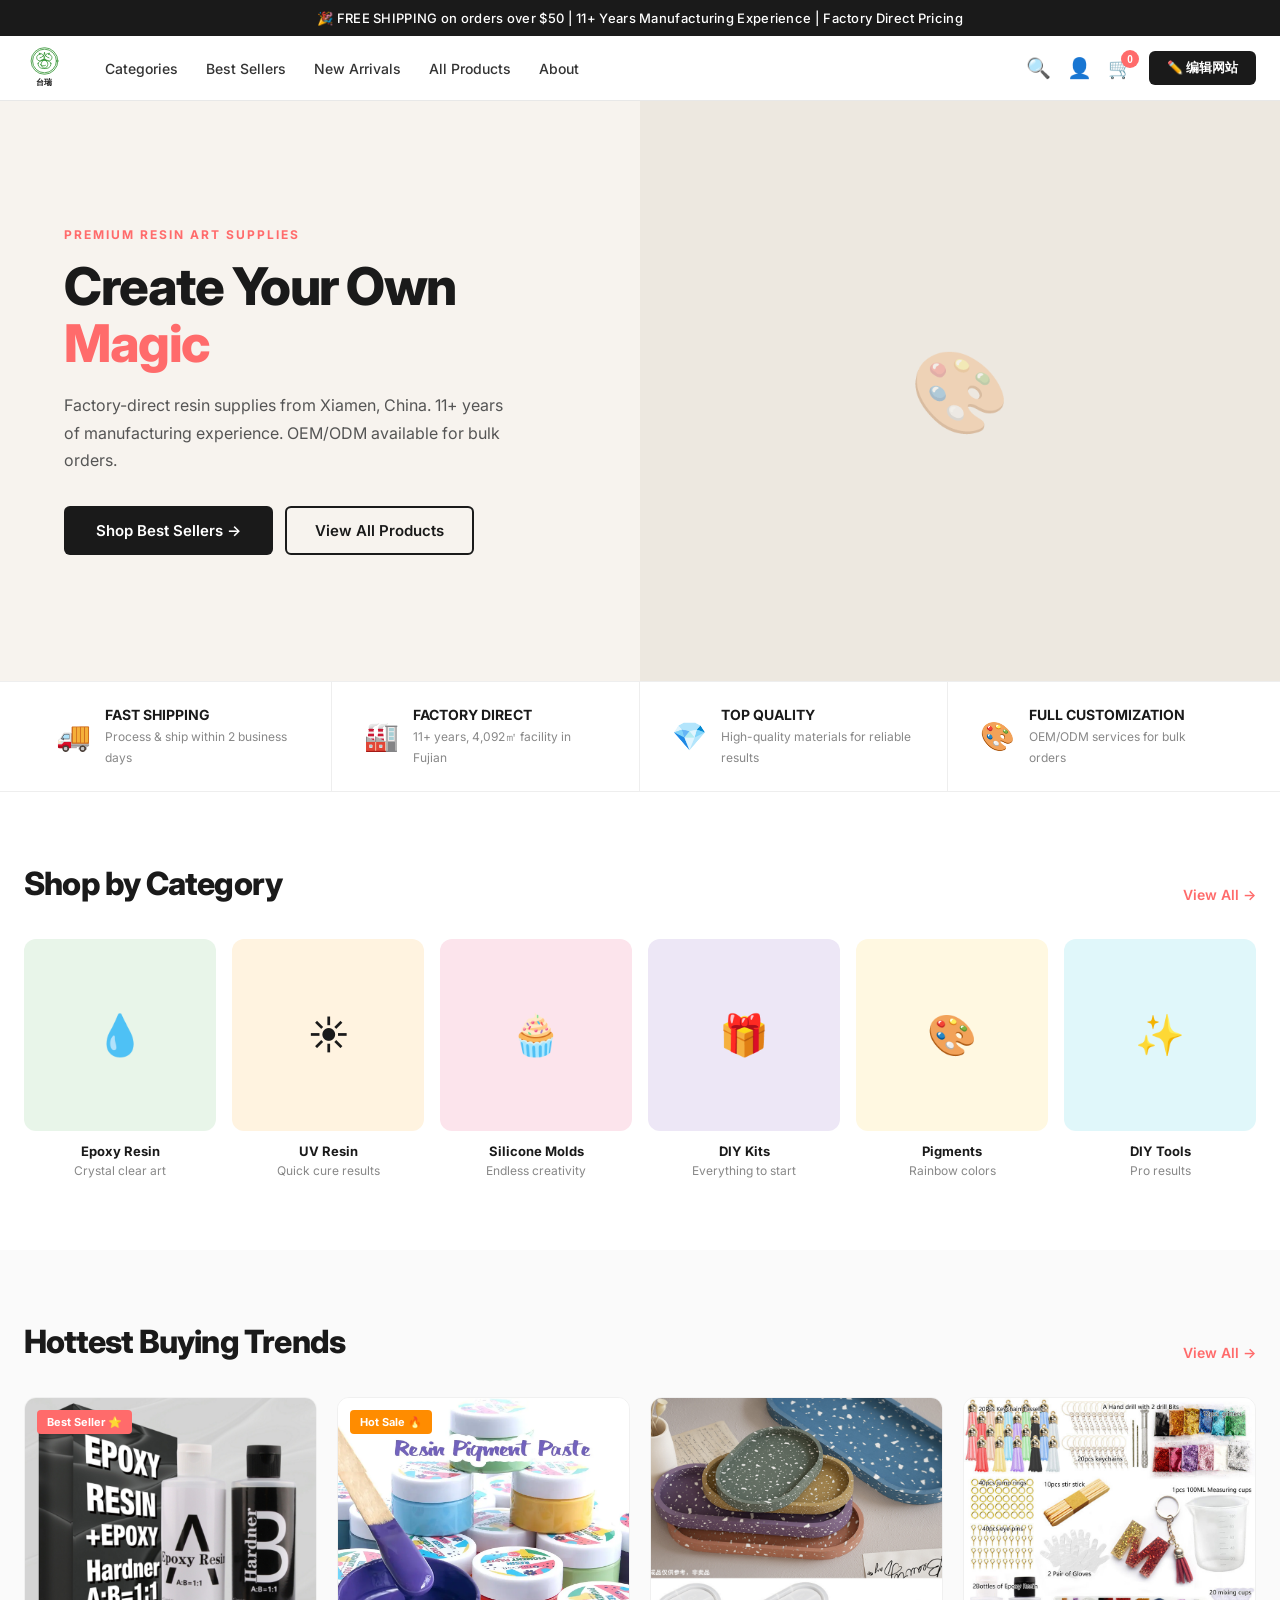
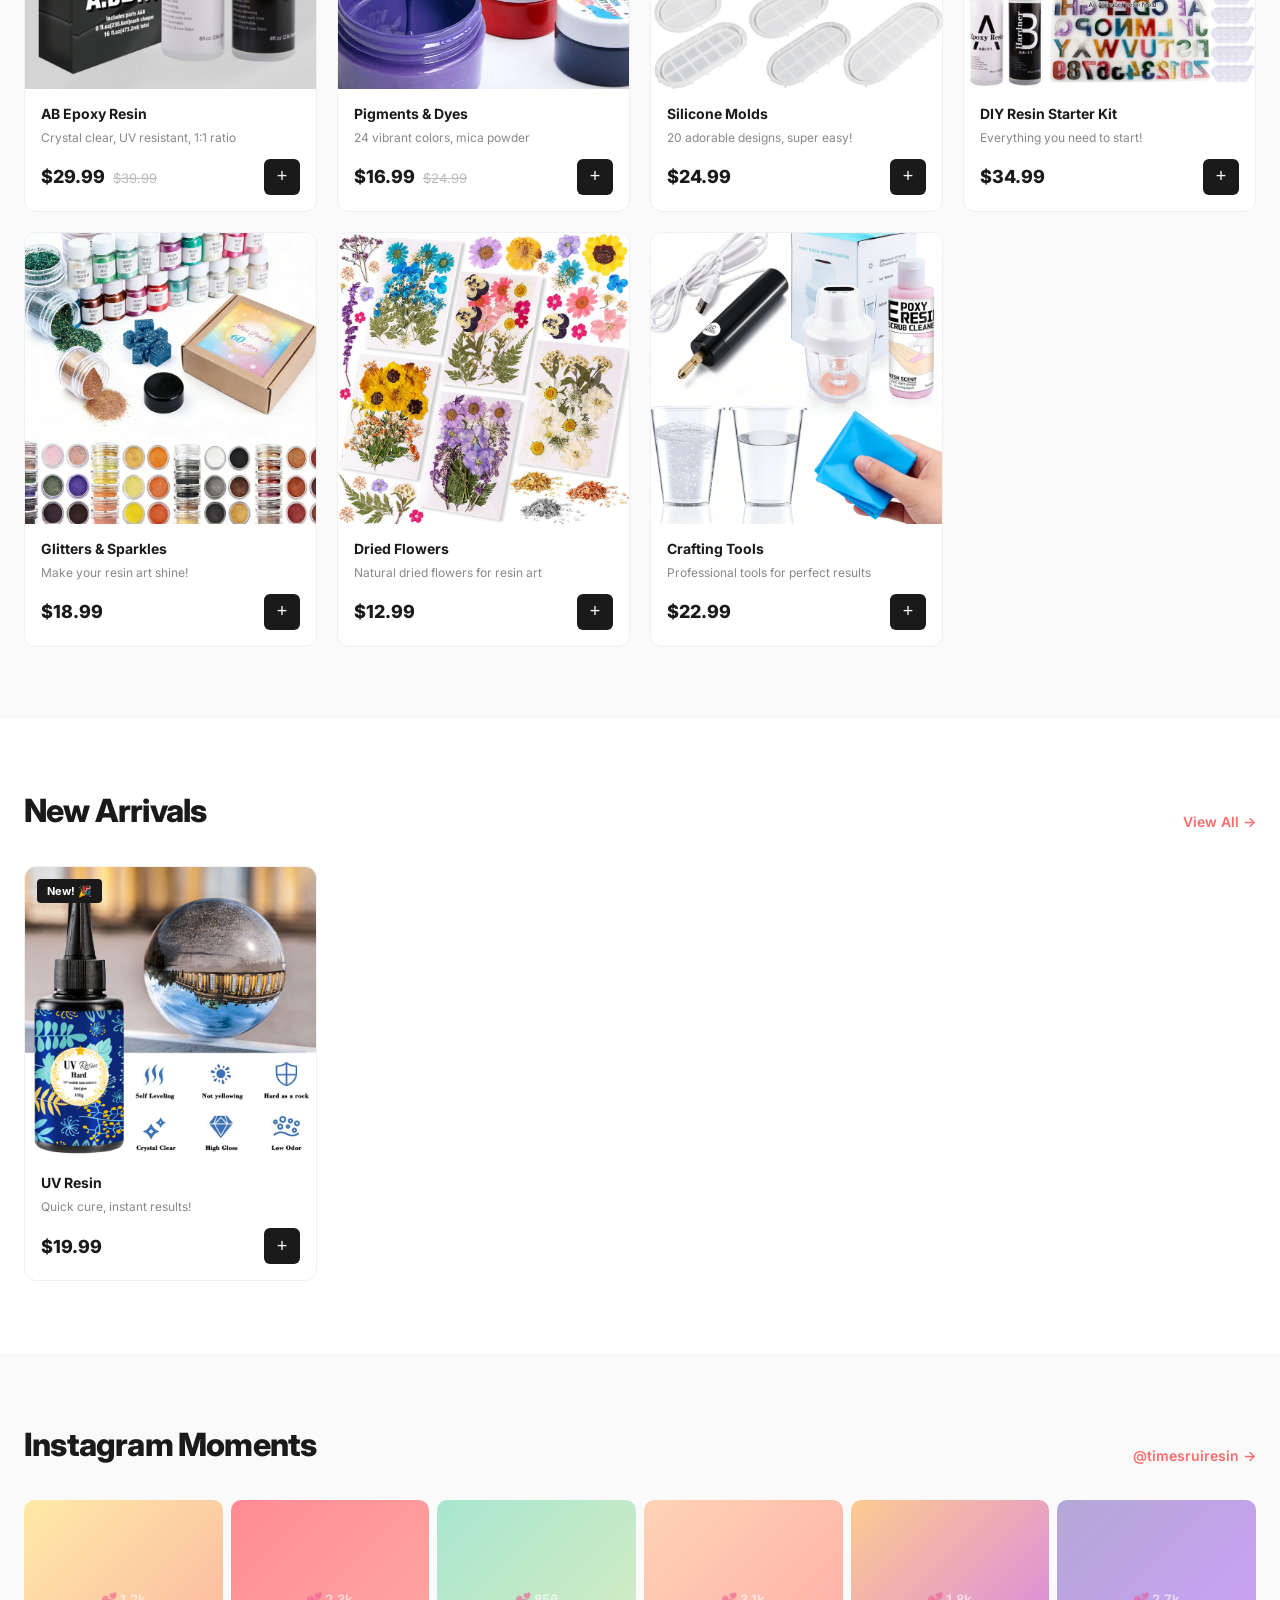
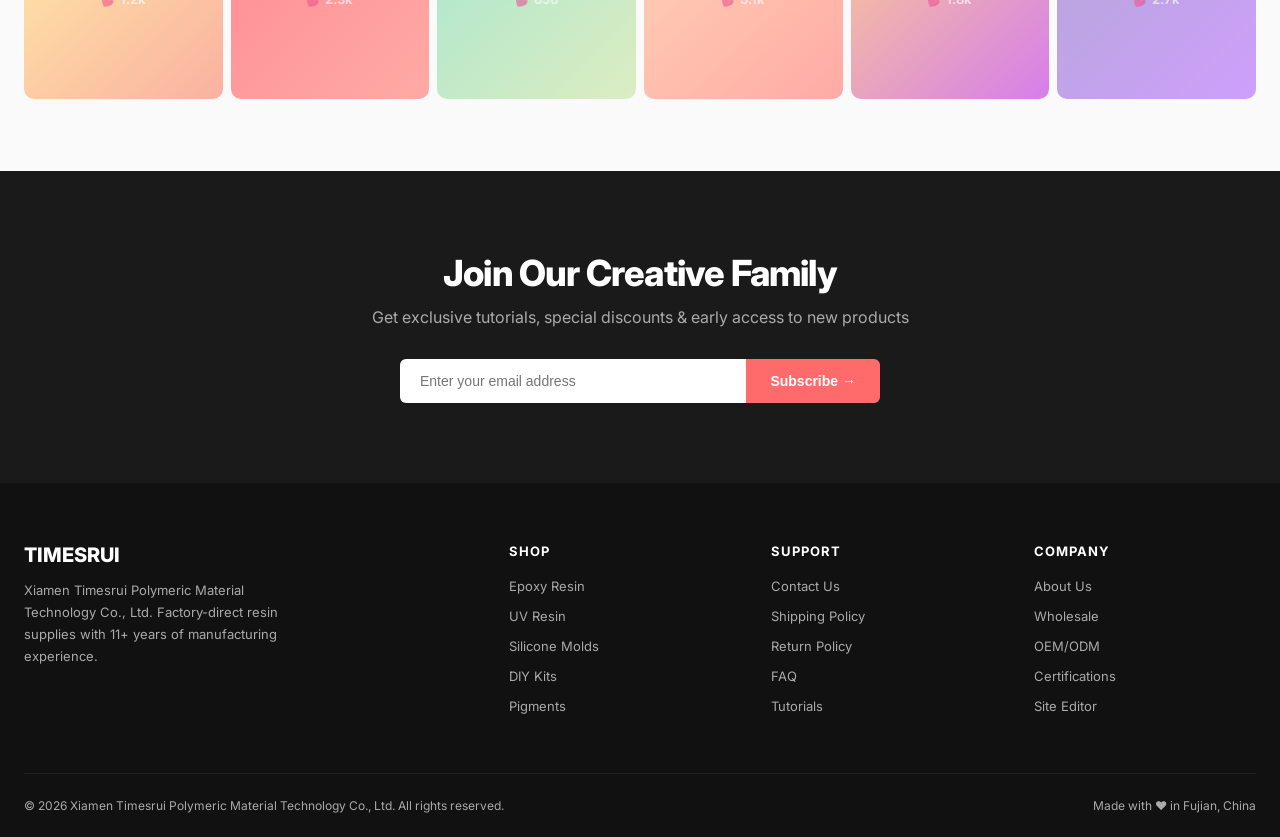
==== commit 90974557: "redesign: 首页重设计 - letsresin风格专业电商布局" ====
--- a/index.html
+++ b/index.html
@@ -1,338 +1,533 @@
 <!DOCTYPE html>
 <html lang="en">
 <head>
-    <meta charset="UTF-8">
-    <meta name="viewport" content="width=device-width, initial-scale=1.0">
-    <title>Timesrui Resin - Premium Resin Art Supplies & Epoxy Kits</title>
-    <link rel="stylesheet" href="style.css">
-    <link rel="preconnect" href="https://fonts.googleapis.com">
-    <link rel="preconnect" href="https://fonts.gstatic.com" crossorigin>
-    <link href="https://fonts.googleapis.com/css2?family=Poppins:wght@300;400;500;600;700&display=swap" rel="stylesheet">
+  <meta charset="UTF-8" />
+  <meta name="viewport" content="width=device-width, initial-scale=1.0" />
+  <title>Timesrui Resin - Premium Resin Art Supplies & Epoxy Kits</title>
+  <link rel="preconnect" href="https://fonts.googleapis.com">
+  <link rel="preconnect" href="https://fonts.gstatic.com" crossorigin>
+  <link href="https://fonts.googleapis.com/css2?family=Inter:wght@300;400;500;600;700;800&display=swap" rel="stylesheet">
+  <style>
+    *{margin:0;padding:0;box-sizing:border-box}
+    body{font-family:'Inter',sans-serif;color:#1a1a1a;background:#fff;overflow-x:hidden}
+
+    /* 顶部公告 */
+    .announcement-bar{background:#1a1a1a;color:#fff;text-align:center;padding:10px 20px;font-size:13px;font-weight:500;letter-spacing:.3px}
+    .announcement-bar a{color:#fff;text-decoration:underline}
+
+    /* 导航 */
+    .navbar{background:#fff;border-bottom:1px solid #e8e8e8;position:sticky;top:0;z-index:1000}
+    .nav-inner{max-width:1280px;margin:0 auto;padding:0 24px;display:flex;align-items:center;height:64px;gap:40px}
+    .nav-logo img{height:48px;width:auto;display:block}
+    .nav-logo .text-logo{font-size:22px;font-weight:800;letter-spacing:-0.5px;color:#1a1a1a}
+    .nav-links{display:flex;list-style:none;gap:28px;flex:1}
+    .nav-links a{text-decoration:none;color:#333;font-size:14px;font-weight:500;transition:color .2s}
+    .nav-links a:hover{color:#ff6b6b}
+    .nav-actions{display:flex;align-items:center;gap:16px;margin-left:auto}
+    .nav-actions .icon-btn{background:none;border:none;cursor:pointer;font-size:20px;color:#1a1a1a;position:relative;transition:color .2s}
+    .nav-actions .icon-btn:hover{color:#ff6b6b}
+    .cart-badge{position:absolute;top:-6px;right:-6px;background:#ff6b6b;color:#fff;font-size:10px;font-weight:700;width:18px;height:18px;border-radius:50%;display:flex;align-items:center;justify-content:center}
+    .nav-editor-btn{background:#1a1a1a;color:#fff;border:none;padding:8px 18px;border-radius:6px;font-size:13px;font-weight:600;cursor:pointer;text-decoration:none;transition:background .2s}
+    .nav-editor-btn:hover{background:#ff6b6b}
+
+    /* Hero */
+    .hero{background:#f7f3ee;min-height:580px;display:grid;grid-template-columns:1fr 1fr;align-items:center;overflow:hidden}
+    .hero-text{padding:60px 64px;max-width:600px}
+    .hero-eyebrow{font-size:12px;font-weight:700;letter-spacing:2px;text-transform:uppercase;color:#ff6b6b;margin-bottom:16px}
+    .hero-title{font-size:52px;font-weight:800;line-height:1.1;letter-spacing:-1.5px;color:#1a1a1a;margin-bottom:20px}
+    .hero-title span{color:#ff6b6b}
+    .hero-desc{font-size:16px;color:#555;line-height:1.7;margin-bottom:32px;max-width:440px}
+    .hero-actions{display:flex;gap:12px;flex-wrap:wrap}
+    .btn-primary{background:#1a1a1a;color:#fff;border:none;padding:14px 32px;border-radius:6px;font-size:15px;font-weight:600;cursor:pointer;transition:all .2s;text-decoration:none;display:inline-flex;align-items:center;gap:8px}
+    .btn-primary:hover{background:#ff6b6b;transform:translateY(-1px)}
+    .btn-outline{background:transparent;color:#1a1a1a;border:2px solid #1a1a1a;padding:13px 28px;border-radius:6px;font-size:15px;font-weight:600;cursor:pointer;transition:all .2s;text-decoration:none;display:inline-flex;align-items:center}
+    .btn-outline:hover{border-color:#ff6b6b;color:#ff6b6b}
+    .hero-image{height:580px;overflow:hidden;background:#ede8e0;display:flex;align-items:center;justify-content:center}
+    .hero-image img{width:100%;height:100%;object-fit:cover}
+    .hero-image .hero-placeholder{font-size:80px;opacity:.3}
+
+    /* 信任徽章 */
+    .trust-bar{border-top:1px solid #eee;border-bottom:1px solid #eee;background:#fff}
+    .trust-inner{max-width:1280px;margin:0 auto;padding:0 24px;display:grid;grid-template-columns:repeat(4,1fr);divide-x:1px solid #eee}
+    .trust-item{display:flex;align-items:center;gap:14px;padding:24px 32px;border-right:1px solid #eee}
+    .trust-item:last-child{border-right:0}
+    .trust-icon{font-size:28px;flex-shrink:0}
+    .trust-text strong{display:block;font-size:14px;font-weight:700;color:#1a1a1a;margin-bottom:2px}
+    .trust-text span{font-size:12px;color:#888;line-height:1.4}
+
+    /* 分类区 */
+    .section{padding:72px 24px}
+    .section-inner{max-width:1280px;margin:0 auto}
+    .section-header{display:flex;align-items:flex-end;justify-content:space-between;margin-bottom:36px}
+    .section-title{font-size:32px;font-weight:800;letter-spacing:-0.8px;color:#1a1a1a}
+    .section-link{font-size:14px;color:#ff6b6b;font-weight:600;text-decoration:none;display:flex;align-items:center;gap:4px}
+    .section-link:hover{text-decoration:underline}
+    .cat-grid{display:grid;grid-template-columns:repeat(6,1fr);gap:16px}
+    .cat-card{text-align:center;cursor:pointer;text-decoration:none;color:inherit;transition:transform .2s}
+    .cat-card:hover{transform:translateY(-4px)}
+    .cat-img{width:100%;aspect-ratio:1;border-radius:12px;overflow:hidden;margin-bottom:12px;background:#f5f5f5;display:flex;align-items:center;justify-content:center}
+    .cat-img img{width:100%;height:100%;object-fit:cover}
+    .cat-img .cat-emoji{font-size:40px}
+    .cat-card h3{font-size:13px;font-weight:700;color:#1a1a1a;margin-bottom:4px}
+    .cat-card p{font-size:12px;color:#888}
+
+    /* 产品区 */
+    .products-section{background:#fafafa;padding:72px 24px}
+    .product-grid{display:grid;grid-template-columns:repeat(4,1fr);gap:20px}
+    .product-card{background:#fff;border-radius:12px;overflow:hidden;border:1px solid #f0f0f0;transition:all .25s;cursor:pointer;position:relative}
+    .product-card:hover{box-shadow:0 12px 40px rgba(0,0,0,.1);transform:translateY(-4px)}
+    .product-img{width:100%;aspect-ratio:1;overflow:hidden;background:#f8f8f8;position:relative}
+    .product-img img{width:100%;height:100%;object-fit:cover;transition:transform .4s}
+    .product-card:hover .product-img img{transform:scale(1.05)}
+    .product-badge{position:absolute;top:12px;left:12px;padding:5px 10px;border-radius:4px;font-size:11px;font-weight:700;z-index:1}
+    .product-badge.bestseller{background:#ff6b6b;color:#fff}
+    .product-badge.new{background:#1a1a1a;color:#fff}
+    .product-badge.sale{background:#ff6b6b;color:#fff}
+    .product-badge.hot{background:#ff8c00;color:#fff}
+    .product-info{padding:16px}
+    .product-name{font-size:14px;font-weight:700;color:#1a1a1a;margin-bottom:6px;line-height:1.3}
+    .product-desc{font-size:12px;color:#888;margin-bottom:12px;line-height:1.5}
+    .product-bottom{display:flex;align-items:center;justify-content:space-between}
+    .product-price{display:flex;align-items:baseline;gap:8px}
+    .price-now{font-size:18px;font-weight:800;color:#1a1a1a}
+    .price-was{font-size:13px;color:#bbb;text-decoration:line-through}
+    .add-cart-btn{background:#1a1a1a;color:#fff;border:none;width:36px;height:36px;border-radius:6px;cursor:pointer;font-size:18px;display:flex;align-items:center;justify-content:center;transition:background .2s;flex-shrink:0}
+    .add-cart-btn:hover{background:#ff6b6b}
+
+    /* 新品区 */
+    .new-arrivals{padding:72px 24px}
+
+    /* 社区图片 */
+    .community{padding:72px 24px;background:#fafafa}
+    .ig-grid{display:grid;grid-template-columns:repeat(6,1fr);gap:8px;margin-top:36px}
+    .ig-card{aspect-ratio:1;border-radius:10px;overflow:hidden;cursor:pointer;position:relative;background:#f0f0f0}
+    .ig-card img{width:100%;height:100%;object-fit:cover;transition:transform .3s}
+    .ig-card:hover img{transform:scale(1.05)}
+    .ig-overlay{position:absolute;inset:0;background:rgba(0,0,0,.35);display:flex;align-items:center;justify-content:center;opacity:0;transition:opacity .2s}
+    .ig-card:hover .ig-overlay{opacity:1}
+    .ig-overlay span{color:#fff;font-size:13px;font-weight:700}
+    .ig-card .ig-bg{width:100%;height:100%;display:flex;align-items:center;justify-content:center;color:rgba(255,255,255,.6);font-size:13px;font-weight:700}
+
+    /* 订阅 */
+    .newsletter{padding:80px 24px;background:#1a1a1a;text-align:center}
+    .newsletter h2{font-size:36px;font-weight:800;color:#fff;margin-bottom:12px;letter-spacing:-0.8px}
+    .newsletter p{font-size:16px;color:#aaa;margin-bottom:32px}
+    .newsletter-form{display:flex;max-width:480px;margin:0 auto;gap:0}
+    .newsletter-form input{flex:1;padding:14px 20px;border:none;font-size:14px;border-radius:6px 0 0 6px;outline:none}
+    .newsletter-form button{background:#ff6b6b;color:#fff;border:none;padding:14px 24px;font-size:14px;font-weight:700;cursor:pointer;border-radius:0 6px 6px 0;white-space:nowrap;transition:background .2s}
+    .newsletter-form button:hover{background:#e55555}
+
+    /* Footer */
+    .footer{background:#111;color:#aaa;padding:60px 24px 24px}
+    .footer-inner{max-width:1280px;margin:0 auto}
+    .footer-grid{display:grid;grid-template-columns:2fr 1fr 1fr 1fr;gap:40px;margin-bottom:48px}
+    .footer-brand .logo{font-size:20px;font-weight:800;color:#fff;margin-bottom:12px}
+    .footer-brand p{font-size:13px;line-height:1.7;max-width:280px}
+    .footer-col h4{font-size:13px;font-weight:700;color:#fff;margin-bottom:16px;text-transform:uppercase;letter-spacing:1px}
+    .footer-col ul{list-style:none}
+    .footer-col ul li{margin-bottom:10px}
+    .footer-col ul li a{color:#aaa;text-decoration:none;font-size:13px;transition:color .2s}
+    .footer-col ul li a:hover{color:#fff}
+    .footer-bottom{border-top:1px solid #222;padding-top:24px;display:flex;justify-content:space-between;align-items:center;font-size:12px}
+    .footer-bottom a{color:#aaa;text-decoration:none}
+
+    /* 通知 */
+    .toast-notify{position:fixed;bottom:24px;right:24px;background:#1a1a1a;color:#fff;padding:14px 20px;border-radius:8px;font-size:14px;font-weight:600;z-index:9999;box-shadow:0 8px 24px rgba(0,0,0,.2);transform:translateY(100px);opacity:0;transition:all .3s}
+    .toast-notify.show{transform:translateY(0);opacity:1}
+
+    /* 响应式 */
+    @media(max-width:1024px){
+      .cat-grid{grid-template-columns:repeat(3,1fr)}
+      .product-grid{grid-template-columns:repeat(2,1fr)}
+      .hero{grid-template-columns:1fr}
+      .hero-image{display:none}
+      .hero-text{padding:48px 24px}
+      .hero-title{font-size:38px}
+      .ig-grid{grid-template-columns:repeat(3,1fr)}
+      .footer-grid{grid-template-columns:1fr 1fr}
+    }
+    @media(max-width:640px){
+      .trust-inner{grid-template-columns:1fr 1fr}
+      .cat-grid{grid-template-columns:repeat(2,1fr)}
+      .nav-links{display:none}
+      .footer-grid{grid-template-columns:1fr}
+      .ig-grid{grid-template-columns:repeat(3,1fr)}
+    }
+  </style>
 </head>
 <body>
-    <!-- Top Announcement Bar -->
-    <div class="announcement-bar">
-        🎉 FREE SHIPPING on orders over $50 | 11+ Years Manufacturing Experience
-    </div>
-
-    <!-- Navigation -->
-    <nav class="navbar">
-        <div class="container">
-            <div class="nav-logo">
-                <img src="logo.svg" alt="Timesrui Logo" class="logo-img">
-            </div>
-            <ul class="nav-menu">
-                <li><a href="#home">Home</a></li>
-                <li><a href="#products">Products</a></li>
-                <li><a href="#about">About</a></li>
-                <li><a href="#contact">Contact</a></li>
-                <li><a href="editor.html" target="_blank">Edit Mode</a></li>
-            </ul>
-            <div class="nav-icons">
-                <span class="icon">🔍</span>
-                <span class="icon">👤</span>
-                <span class="icon">🛒 <span class="cart-count">0</span></span>
-            </div>
+
+<!-- 公告栏 -->
+<div class="announcement-bar">
+  🎉 FREE SHIPPING on orders over $50 | 11+ Years Manufacturing Experience | Factory Direct Pricing
+</div>
+
+<!-- 导航 -->
+<nav class="navbar">
+  <div class="nav-inner">
+    <div class="nav-logo">
+      <img src="logo.svg" alt="Timesrui Logo" class="logo-img" onerror="this.style.display='none';this.nextElementSibling.style.display='block'">
+      <span class="text-logo" style="display:none">TIMESRUI</span>
+    </div>
+    <ul class="nav-links">
+      <li><a href="#categories">Categories</a></li>
+      <li><a href="#products">Best Sellers</a></li>
+      <li><a href="#new-arrivals">New Arrivals</a></li>
+      <li><a href="catalog.html">All Products</a></li>
+      <li><a href="#about">About</a></li>
+    </ul>
+    <div class="nav-actions">
+      <button class="icon-btn" title="Search">🔍</button>
+      <button class="icon-btn" title="Account">👤</button>
+      <button class="icon-btn" title="Cart" style="position:relative">🛒<span class="cart-badge" id="cartCount">0</span></button>
+      <a href="editor.html" class="nav-editor-btn">✏️ 编辑网站</a>
+    </div>
+  </div>
+</nav>
+
+<!-- Hero -->
+<section class="hero" id="home">
+  <div class="hero-text">
+    <div class="hero-eyebrow">Premium Resin Art Supplies</div>
+    <h1 class="hero-title">Create Your Own<br><span>Magic</span></h1>
+    <p class="hero-desc">Factory-direct resin supplies from Xiamen, China. 11+ years of manufacturing experience. OEM/ODM available for bulk orders.</p>
+    <div class="hero-actions">
+      <a href="#products" class="btn-primary">Shop Best Sellers →</a>
+      <a href="catalog.html" class="btn-outline">View All Products</a>
+    </div>
+  </div>
+  <div class="hero-image">
+    <span class="hero-placeholder">🎨</span>
+  </div>
+</section>
+
+<!-- 信任徽章 -->
+<div class="trust-bar">
+  <div class="trust-inner">
+    <div class="trust-item">
+      <div class="trust-icon">🚚</div>
+      <div class="trust-text"><strong>FAST SHIPPING</strong><span>Process & ship within 2 business days</span></div>
+    </div>
+    <div class="trust-item">
+      <div class="trust-icon">🏭</div>
+      <div class="trust-text"><strong>FACTORY DIRECT</strong><span>11+ years, 4,092㎡ facility in Fujian</span></div>
+    </div>
+    <div class="trust-item">
+      <div class="trust-icon">💎</div>
+      <div class="trust-text"><strong>TOP QUALITY</strong><span>High-quality materials for reliable results</span></div>
+    </div>
+    <div class="trust-item">
+      <div class="trust-icon">🎨</div>
+      <div class="trust-text"><strong>FULL CUSTOMIZATION</strong><span>OEM/ODM services for bulk orders</span></div>
+    </div>
+  </div>
+</div>
+
+<!-- 分类区 -->
+<section class="section" id="categories">
+  <div class="section-inner">
+    <div class="section-header">
+      <h2 class="section-title">Shop by Category</h2>
+      <a href="catalog.html" class="section-link">View All →</a>
+    </div>
+    <div class="cat-grid" id="catGrid">
+      <a href="catalog.html#epoxy-resin" class="cat-card">
+        <div class="cat-img" style="background:#e8f5e9"><span class="cat-emoji">💧</span></div>
+        <h3>Epoxy Resin</h3><p>Crystal clear art</p>
+      </a>
+      <a href="catalog.html#uv-resin" class="cat-card">
+        <div class="cat-img" style="background:#fff3e0"><span class="cat-emoji">☀️</span></div>
+        <h3>UV Resin</h3><p>Quick cure results</p>
+      </a>
+      <a href="catalog.html#silicone-molds" class="cat-card">
+        <div class="cat-img" style="background:#fce4ec"><span class="cat-emoji">🧁</span></div>
+        <h3>Silicone Molds</h3><p>Endless creativity</p>
+      </a>
+      <a href="catalog.html#diy-kits" class="cat-card">
+        <div class="cat-img" style="background:#ede7f6"><span class="cat-emoji">🎁</span></div>
+        <h3>DIY Kits</h3><p>Everything to start</p>
+      </a>
+      <a href="catalog.html#pigments" class="cat-card">
+        <div class="cat-img" style="background:#fff8e1"><span class="cat-emoji">🎨</span></div>
+        <h3>Pigments</h3><p>Rainbow colors</p>
+      </a>
+      <a href="catalog.html#diy-tools" class="cat-card">
+        <div class="cat-img" style="background:#e0f7fa"><span class="cat-emoji">✨</span></div>
+        <h3>DIY Tools</h3><p>Pro results</p>
+      </a>
+    </div>
+  </div>
+</section>
+
+<!-- 热销产品 -->
+<section class="products-section" id="products">
+  <div class="section-inner">
+    <div class="section-header">
+      <h2 class="section-title">Hottest Buying Trends</h2>
+      <a href="catalog.html" class="section-link">View All →</a>
+    </div>
+    <div class="product-grid" id="productGrid">
+      <!-- 由 script.js 填充 -->
+    </div>
+  </div>
+</section>
+
+<!-- 新品区 -->
+<section class="new-arrivals section" id="new-arrivals">
+  <div class="section-inner">
+    <div class="section-header">
+      <h2 class="section-title">New Arrivals</h2>
+      <a href="catalog.html" class="section-link">View All →</a>
+    </div>
+    <div class="product-grid" id="newGrid">
+      <!-- 由 script.js 填充 -->
+    </div>
+  </div>
+</section>
+
+<!-- 社区图片 -->
+<section class="community" id="community">
+  <div class="section-inner">
+    <div class="section-header">
+      <h2 class="section-title">Instagram Moments</h2>
+      <a href="#" class="section-link">@timesruiresin →</a>
+    </div>
+    <div class="ig-grid" id="igGrid"></div>
+  </div>
+</section>
+
+<!-- 订阅 -->
+<section class="newsletter">
+  <h2>Join Our Creative Family</h2>
+  <p>Get exclusive tutorials, special discounts & early access to new products</p>
+  <form class="newsletter-form" onsubmit="handleSubscribe(event)">
+    <input type="email" placeholder="Enter your email address" required>
+    <button type="submit">Subscribe →</button>
+  </form>
+</section>
+
+<!-- Footer -->
+<footer class="footer" id="about">
+  <div class="footer-inner">
+    <div class="footer-grid">
+      <div class="footer-brand">
+        <div class="logo">TIMESRUI</div>
+        <p>Xiamen Timesrui Polymeric Material Technology Co., Ltd. Factory-direct resin supplies with 11+ years of manufacturing experience.</p>
+      </div>
+      <div class="footer-col">
+        <h4>Shop</h4>
+        <ul>
+          <li><a href="catalog.html#epoxy-resin">Epoxy Resin</a></li>
+          <li><a href="catalog.html#uv-resin">UV Resin</a></li>
+          <li><a href="catalog.html#silicone-molds">Silicone Molds</a></li>
+          <li><a href="catalog.html#diy-kits">DIY Kits</a></li>
+          <li><a href="catalog.html#pigments">Pigments</a></li>
+        </ul>
+      </div>
+      <div class="footer-col">
+        <h4>Support</h4>
+        <ul>
+          <li><a href="#">Contact Us</a></li>
+          <li><a href="#">Shipping Policy</a></li>
+          <li><a href="#">Return Policy</a></li>
+          <li><a href="#">FAQ</a></li>
+          <li><a href="#">Tutorials</a></li>
+        </ul>
+      </div>
+      <div class="footer-col">
+        <h4>Company</h4>
+        <ul>
+          <li><a href="#">About Us</a></li>
+          <li><a href="#">Wholesale</a></li>
+          <li><a href="#">OEM/ODM</a></li>
+          <li><a href="#">Certifications</a></li>
+          <li><a href="editor.html">Site Editor</a></li>
+        </ul>
+      </div>
+    </div>
+    <div class="footer-bottom">
+      <span id="footerCopy">&copy; 2026 Xiamen Timesrui Polymeric Material Technology Co., Ltd. All rights reserved.</span>
+      <span>Made with ❤️ in Fujian, China</span>
+    </div>
+  </div>
+</footer>
+
+<div class="toast-notify" id="toast"></div>
+
+<script>
+  const STORAGE_KEY = 'timesrui.visualEditor.products.v3';
+
+  function getState(){
+    try{ return JSON.parse(localStorage.getItem(STORAGE_KEY)||'{}'); }catch{ return {}; }
+  }
+
+  function esc(s){ return String(s||'').replace(/[&<>"]/g,m=>({'&':'&amp;','<':'&lt;','>':'&gt;','"':'&quot;'}[m])); }
+
+  function toast(msg){
+    const t=document.getElementById('toast');
+    t.textContent=msg; t.classList.add('show');
+    clearTimeout(t._t); t._t=setTimeout(()=>t.classList.remove('show'),2500);
+  }
+
+  function applyState(){
+    const s=getState();
+    if(s.siteTitle) document.title=s.siteTitle;
+    if(s.announcement) document.querySelector('.announcement-bar').textContent=s.announcement;
+    if(s.logoUrl){ const l=document.querySelector('.logo-img'); if(l) l.src=s.logoUrl; }
+    if(s.heroTitle){ const h=document.querySelector('.hero-title'); if(h) h.innerHTML=s.heroTitle.replace(/\n/g,'<br>'); }
+    if(s.heroSubtitle){ const h=document.querySelector('.hero-desc'); if(h) h.textContent=s.heroSubtitle; }
+    if(s.heroBtn){ const h=document.querySelector('.hero-actions .btn-primary'); if(h) h.textContent=s.heroBtn+' →'; }
+    if(s.heroBg){ const hero=document.querySelector('.hero'); if(hero) hero.style.background=`linear-gradient(135deg,${s.heroBg} 0%,#f0ebe3 100%)`; }
+    if(s.primaryColor){
+      const style=document.createElement('style');
+      style.textContent=`.btn-primary:hover,.add-cart-btn:hover,.newsletter-form button,.section-link,.nav-editor-btn:hover{background:${s.primaryColor} !important;color:#fff !important;}.product-card:hover{box-shadow:0 12px 40px ${s.primaryColor}33 !important;}`;
+      document.head.appendChild(style);
+    }
+    if(s.footerCompany){ const fc=document.getElementById('footerCopy'); if(fc) fc.innerHTML=`&copy; 2026 ${esc(s.footerCompany)}. All rights reserved.`; }
+    if(Array.isArray(s.categories)) renderCategories(s.categories);
+    if(Array.isArray(s.products)) renderProducts(s.products);
+    if(Array.isArray(s.instagram)) renderInstagram(s.instagram);
+  }
+
+  function renderCategories(cats){
+    const grid=document.getElementById('catGrid'); if(!grid) return;
+    grid.innerHTML='';
+    cats.forEach(c=>{
+      const a=document.createElement('a');
+      a.href=c.link||'catalog.html';
+      a.className='cat-card';
+      const bg=c.bg||'#f5f5f5';
+      const media=c.image?`<img src="${esc(c.image)}" alt="${esc(c.title)}">`:`<span class="cat-emoji">${esc(c.emoji||'✨')}</span>`;
+      a.innerHTML=`<div class="cat-img" style="background:${bg}">${media}</div><h3>${esc(c.title)}</h3><p>${esc(c.desc)}</p>`;
+      grid.appendChild(a);
+    });
+  }
+
+  function makeBadgeClass(badge){
+    if(!badge) return '';
+    if(badge.includes('Best')) return 'bestseller';
+    if(badge.includes('New')) return 'new';
+    if(badge.includes('Hot')) return 'hot';
+    if(badge.includes('Sale')) return 'sale';
+    return 'bestseller';
+  }
+
+  function renderProducts(products){
+    const grid=document.getElementById('productGrid');
+    const newGrid=document.getElementById('newGrid');
+    if(!grid||!newGrid) return;
+    grid.innerHTML=''; newGrid.innerHTML='';
+    const bestSellers=products.filter(p=>p.badge&&(p.badge.includes('Best')||p.badge.includes('Hot')||p.badge.includes('Sale')));
+    const newArrivals=products.filter(p=>p.badge&&p.badge.includes('New'));
+    const rest=products.filter(p=>!p.badge||(p.badge&&!p.badge.includes('Best')&&!p.badge.includes('Hot')&&!p.badge.includes('Sale')&&!p.badge.includes('New')));
+    const mainList=bestSellers.length>0?[...bestSellers,...rest]:products;
+    const newList=newArrivals.length>0?newArrivals:products.slice(0,4);
+    mainList.slice(0,8).forEach(p=>grid.appendChild(makeProductCard(p)));
+    newList.slice(0,4).forEach(p=>newGrid.appendChild(makeProductCard(p)));
+    grid.querySelectorAll('.add-cart-btn').forEach(btn=>{
+      btn.addEventListener('click',e=>{
+        e.stopPropagation();
+        const count=document.getElementById('cartCount');
+        count.textContent=String((parseInt(count.textContent)||0)+1);
+        toast(`"${btn.dataset.name}" added to cart!`);
+      });
+    });
+    newGrid.querySelectorAll('.add-cart-btn').forEach(btn=>{
+      btn.addEventListener('click',e=>{
+        e.stopPropagation();
+        const count=document.getElementById('cartCount');
+        count.textContent=String((parseInt(count.textContent)||0)+1);
+        toast(`"${btn.dataset.name}" added to cart!`);
+      });
+    });
+  }
+
+  function makeProductCard(p){
+    const card=document.createElement('div');
+    card.className='product-card';
+    const badgeCls=makeBadgeClass(p.badge||'');
+    card.innerHTML=`
+      ${p.badge?`<div class="product-badge ${badgeCls}">${esc(p.badge)}</div>`:''}
+      <div class="product-img"><img src="${esc(p.image)}" alt="${esc(p.name)}" loading="lazy"></div>
+      <div class="product-info">
+        <div class="product-name">${esc(p.name)}</div>
+        <div class="product-desc">${esc(p.desc)}</div>
+        <div class="product-bottom">
+          <div class="product-price">
+            <span class="price-now">${esc(p.price)}</span>
+            ${p.originalPrice?`<span class="price-was">${esc(p.originalPrice)}</span>`:''}
+          </div>
+          <button class="add-cart-btn" data-name="${esc(p.name)}" title="Add to Cart">+</button>
         </div>
-    </nav>
-
-    <!-- Hero Section -->
-    <section class="hero">
-        <div class="hero-content">
-            <h2 class="hero-title">✨ Create Your Own Magic ✨</h2>
-            <p class="hero-subtitle">Premium DIY resin supplies for crafters, artists & dreamers 💕</p>
-            <button class="btn btn-primary">Start Creating 🎨</button>
-        </div>
-    </section>
-
-    <!-- Trust Badges -->
-    <section class="trust-badges">
-        <div class="container">
-            <div class="badge">
-                <div class="badge-icon">🚚</div>
-                <h3>FAST SHIPPING</h3>
-                <p>We process and ship orders within 2 business days</p>
-            </div>
-            <div class="badge">
-                <div class="badge-icon">🏭</div>
-                <h3>FACTORY DIRECT</h3>
-                <p>11+ years manufacturing experience, 4,092㎡ facility</p>
-            </div>
-            <div class="badge">
-                <div class="badge-icon">💎</div>
-                <h3>TOP QUALITY</h3>
-                <p>High-quality materials for reliable crafting results</p>
-            </div>
-            <div class="badge">
-                <div class="badge-icon">🎨</div>
-                <h3>FULL CUSTOMIZATION</h3>
-                <p>OEM/ODM services available for bulk orders</p>
-            </div>
-        </div>
-    </section>
-
-    <!-- Shop by Category -->
-    <section class="categories">
-        <div class="container">
-            <h2 class="section-title">Shop by Category</h2>
-            <p class="section-subtitle">Main categories: UV Resin, Epoxy Resin, Pigment, Silicone Mold, DIY Resin Kit</p>
-            <div class="category-grid">
-                <a href="catalog.html#epoxy-resin" class="category-card">
-                    <div class="category-image" style="background: linear-gradient(135deg, #a8e6cf 0%, #dcedc1 100%);">
-                        <span class="category-emoji">💧</span>
-                    </div>
-                    <h3>Epoxy Resin</h3>
-                    <p>Crystal clear, perfect for art</p>
-                </a>
-                <a href="catalog.html#uv-resin" class="category-card">
-                    <div class="category-image" style="background: linear-gradient(135deg, #ffd3b6 0%, #ffaaa5 100%);">
-                        <span class="category-emoji">☀️</span>
-                    </div>
-                    <h3>UV Resin</h3>
-                    <p>Quick cure, instant results! ⭐</p>
-                </a>
-                <a href="catalog.html#silicone-molds" class="category-card">
-                    <div class="category-image" style="background: linear-gradient(135deg, #ff8b94 0%, #ffaaa5 100%);">
-                        <span class="category-emoji">🧁</span>
-                    </div>
-                    <h3>Silicone Molds</h3>
-                    <p>Cute designs, endless creativity</p>
-                </a>
-                <a href="catalog.html#diy-kits" class="category-card">
-                    <div class="category-image" style="background: linear-gradient(135deg, #b4a7d6 0%, #ce9ffc 100%);">
-                        <span class="category-emoji">🎁</span>
-                    </div>
-                    <h3>DIY Resin Kits</h3>
-                    <p>Everything you need to start!</p>
-                </a>
-                <a href="catalog.html#pigments" class="category-card">
-                    <div class="category-image" style="background: linear-gradient(135deg, #fccb90 0%, #d57eeb 100%);">
-                        <span class="category-emoji">🎨</span>
-                    </div>
-                    <h3>Pigments</h3>
-                    <p>Rainbow colors for your art ⭐</p>
-                </a>
-                <a href="catalog.html#diy-tools" class="category-card">
-                    <div class="category-image" style="background: linear-gradient(135deg, #74ebd5 0%, #acb6e5 100%);">
-                        <span class="category-emoji">✨</span>
-                    </div>
-                    <h3>DIY Tools</h3>
-                    <p>Make your crafts shine!</p>
-                </a>
-            </div>
-        </div>
-    </section>
-
-    <!-- Hot Products -->
-    <section class="products">
-        <div class="container">
-            <h2 class="section-title">Hottest Buying Trends</h2>
-            <div class="product-grid">
-                <div class="product-card">
-                    <div class="product-badge">Best Seller ⭐</div>
-                    <div class="product-image">
-                        <img src="images/AB Epoxy Resin.png" alt="AB Epoxy Resin">
-                    </div>
-                    <h3>AB Epoxy Resin</h3>
-                    <p class="product-desc">Crystal clear, UV resistant, 1:1 ratio</p>
-                    <div class="product-price">
-                        <span class="price">$29.99</span>
-                        <span class="original-price">$39.99</span>
-                    </div>
-                    <button class="btn btn-secondary">Add to Cart 🛒</button>
-                </div>
-                <div class="product-card">
-                    <div class="product-badge">New! 🎉</div>
-                    <div class="product-image">
-                        <img src="images/UV Resin.jpg" alt="UV Resin">
-                    </div>
-                    <h3>UV Resin</h3>
-                    <p class="product-desc">Quick cure, instant results! Perfect for beginners</p>
-                    <div class="product-price">
-                        <span class="price">$19.99</span>
-                    </div>
-                    <button class="btn btn-secondary">Add to Cart 🛒</button>
-                </div>
-                <div class="product-card">
-                    <div class="product-image">
-                        <img src="images/Silicone Molds.png" alt="Silicone Molds">
-                    </div>
-                    <h3>Silicone Molds</h3>
-                    <p class="product-desc">20 adorable designs, super easy!</p>
-                    <div class="product-price">
-                        <span class="price">$24.99</span>
-                    </div>
-                    <button class="btn btn-secondary">Add to Cart 🛒</button>
-                </div>
-                <div class="product-card">
-                    <div class="product-image">
-                        <img src="images/DIY Resin Kits.png" alt="DIY Resin Kits">
-                    </div>
-                    <h3>DIY Resin Starter Kit</h3>
-                    <p class="product-desc">Everything you need to start crafting!</p>
-                    <div class="product-price">
-                        <span class="price">$34.99</span>
-                    </div>
-                    <button class="btn btn-secondary">Add to Cart 🛒</button>
-                </div>
-                <div class="product-card">
-                    <div class="product-badge">Hot Sale 🔥</div>
-                    <div class="product-image">
-                        <img src="images/Pigments & Dyes.webp" alt="Pigments & Dyes">
-                    </div>
-                    <h3>Pigments & Dyes</h3>
-                    <p class="product-desc">24 vibrant colors, mica powder</p>
-                    <div class="product-price">
-                        <span class="price">$16.99</span>
-                        <span class="original-price">$24.99</span>
-                    </div>
-                    <button class="btn btn-secondary">Add to Cart 🛒</button>
-                </div>
-                <div class="product-card">
-                    <div class="product-image">
-                        <img src="images/Glitters & Sparkles.png" alt="Glitters & Sparkles">
-                    </div>
-                    <h3>Glitters & Sparkles</h3>
-                    <p class="product-desc">Make your resin art shine!</p>
-                    <div class="product-price">
-                        <span class="price">$18.99</span>
-                    </div>
-                    <button class="btn btn-secondary">Add to Cart 🛒</button>
-                </div>
-                <div class="product-card">
-                    <div class="product-image">
-                        <img src="images/Dried Flowers.png" alt="Dried Flowers">
-                    </div>
-                    <h3>Dried Flowers</h3>
-                    <p class="product-desc">Natural dried flowers for beautiful resin art</p>
-                    <div class="product-price">
-                        <span class="price">$12.99</span>
-                    </div>
-                    <button class="btn btn-secondary">Add to Cart 🛒</button>
-                </div>
-                <div class="product-card">
-                    <div class="product-image">
-                        <img src="images/Crafting Tools.png" alt="Crafting Tools">
-                    </div>
-                    <h3>Crafting Tools</h3>
-                    <p class="product-desc">Professional tools for perfect results</p>
-                    <div class="product-price">
-                        <span class="price">$22.99</span>
-                    </div>
-                    <button class="btn btn-secondary">Add to Cart 🛒</button>
-                </div>
-            </div>
-        </div>
-    </section>
-
-    <!-- Instagram Section -->
-    <section class="instagram">
-        <div class="container">
-            <h2 class="section-title">💕 Community Creations 💕</h2>
-            <p class="section-subtitle">Join 50K+ crafters! Share your art with #TimesruiResin</p>
-            <div class="instagram-grid">
-                <div class="instagram-card" style="background: linear-gradient(135deg, #ffeaa7 0%, #fab1a0 100%);">
-                    <div class="instagram-overlay">
-                        <span class="instagram-icon">💕 1.2k</span>
-                    </div>
-                </div>
-                <div class="instagram-card" style="background: linear-gradient(135deg, #ff8b94 0%, #ffaaa5 100%);">
-                    <div class="instagram-overlay">
-                        <span class="instagram-icon">💕 2.3k</span>
-                    </div>
-                </div>
-                <div class="instagram-card" style="background: linear-gradient(135deg, #a8e6cf 0%, #dcedc1 100%);">
-                    <div class="instagram-overlay">
-                        <span class="instagram-icon">💕 856</span>
-                    </div>
-                </div>
-                <div class="instagram-card" style="background: linear-gradient(135deg, #ffd3b6 0%, #ffaaa5 100%);">
-                    <div class="instagram-overlay">
-                        <span class="instagram-icon">💕 3.1k</span>
-                    </div>
-                </div>
-                <div class="instagram-card" style="background: linear-gradient(135deg, #fccb90 0%, #d57eeb 100%);">
-                    <div class="instagram-overlay">
-                        <span class="instagram-icon">💕 1.8k</span>
-                    </div>
-                </div>
-                <div class="instagram-card" style="background: linear-gradient(135deg, #b4a7d6 0%, #ce9ffc 100%);">
-                    <div class="instagram-overlay">
-                        <span class="instagram-icon">💕 2.7k</span>
-                    </div>
-                </div>
-            </div>
-            <button class="btn btn-primary" style="margin-top: 30px;">Follow Us 📷 @timesruiresin</button>
-        </div>
-    </section>
-
-    <!-- Newsletter -->
-    <section class="newsletter">
-        <div class="container">
-            <h2>✨ Join Our Creative Family! ✨</h2>
-            <p>Get exclusive DIY tutorials, special discounts & early access to new products 💕</p>
-            <div class="newsletter-form">
-                <input type="email" placeholder="Your email address ✉️">
-                <button class="btn btn-primary" style="background: white; color: #ff6b9d;">Subscribe Now 🎁</button>
-            </div>
-        </div>
-    </section>
-
-    <!-- Footer -->
-    <footer class="footer">
-        <div class="container">
-            <div class="footer-grid">
-                <div class="footer-col">
-                    <img src="logo.svg" alt="Timesrui Logo" style="height: 80px; margin-bottom: 15px;">
-                    <h3>TIMESRUI</h3>
-                    <p>Xiamen Timesrui Polymeric Material Technology Co., Ltd. - Competitive OEM factory with 11+ years of industry experience and 4,092㎡ manufacturing facility in Fujian, China.</p>
-                    <div class="social-icons">
-                        <span>📘</span>
-                        <span>📷</span>
-                        <span>🐦</span>
-                        <span>📌</span>
-                    </div>
-                </div>
-                <div class="footer-col">
-                    <h4>Shop</h4>
-                    <ul>
-                        <li><a href="#">Epoxy Resin</a></li>
-                        <li><a href="#">UV Resin</a></li>
-                        <li><a href="#">Silicone Molds</a></li>
-                        <li><a href="#">DIY Kits</a></li>
-                        <li><a href="#">Tools & Accessories</a></li>
-                    </ul>
-                </div>
-                <div class="footer-col">
-                    <h4>Support</h4>
-                    <ul>
-                        <li><a href="#">Contact Us</a></li>
-                        <li><a href="#">Shipping Policy</a></li>
-                        <li><a href="#">Return Policy</a></li>
-                        <li><a href="#">FAQ</a></li>
-                        <li><a href="#">Tutorials</a></li>
-                    </ul>
-                </div>
-                <div class="footer-col">
-                    <h4>Company</h4>
-                    <ul>
-                        <li><a href="#">About Us</a></li>
-                        <li><a href="#">Wholesale</a></li>
-                        <li><a href="#">OEM/ODM Services</a></li>
-                        <li><a href="#">Quality Control</a></li>
-                        <li><a href="#">Certifications</a></li>
-                    </ul>
-                </div>
-            </div>
-            <div class="footer-bottom">
-                <p>&copy; 2026 Xiamen Timesrui Polymeric Material Technology Co., Ltd. All rights reserved. | Custom Manufacturer | Fujian, China</p>
-            </div>
-        </div>
-    </footer>
-
-    <script>
-        window.__timesruiPage = 'index';
-    </script>
-    <script src="script.js"></script>
+      </div>
+    `;
+    return card;
+  }
+
+  function renderInstagram(items){
+    const grid=document.getElementById('igGrid'); if(!grid) return;
+    grid.innerHTML='';
+    items.forEach(item=>{
+      const div=document.createElement('div');
+      div.className='ig-card';
+      div.style.background=item.bg||'#f0f0f0';
+      div.innerHTML=item.image
+        ?`<img src="${esc(item.image)}" alt="community"><div class="ig-overlay"><span>${esc(item.likes||'')}</span></div>`
+        :`<div class="ig-bg">${esc(item.likes||'')}</div><div class="ig-overlay"><span>See more</span></div>`;
+      div.addEventListener('click',()=>toast('Opening Instagram... 📷'));
+      grid.appendChild(div);
+    });
+  }
+
+  function handleSubscribe(e){
+    e.preventDefault();
+    const input=e.target.querySelector('input');
+    if(input.value){ toast('Thank you for subscribing! 🎉'); input.value=''; }
+  }
+
+  // 默认产品（如果没有云端数据）
+  const fallbackProducts=[
+    {image:'images/AB Epoxy Resin.png',badge:'Best Seller ⭐',name:'AB Epoxy Resin',desc:'Crystal clear, UV resistant, 1:1 ratio',price:'$29.99',originalPrice:'$39.99'},
+    {image:'images/UV Resin.jpg',badge:'New! 🎉',name:'UV Resin',desc:'Quick cure, instant results!',price:'$19.99',originalPrice:''},
+    {image:'images/Silicone Molds.png',badge:'',name:'Silicone Molds',desc:'20 adorable designs, super easy!',price:'$24.99',originalPrice:''},
+    {image:'images/DIY Resin Kits.png',badge:'',name:'DIY Resin Starter Kit',desc:'Everything you need to start!',price:'$34.99',originalPrice:''},
+    {image:'images/Pigments & Dyes.webp',badge:'Hot Sale 🔥',name:'Pigments & Dyes',desc:'24 vibrant colors, mica powder',price:'$16.99',originalPrice:'$24.99'},
+    {image:'images/Glitters & Sparkles.png',badge:'',name:'Glitters & Sparkles',desc:'Make your resin art shine!',price:'$18.99',originalPrice:''},
+    {image:'images/Dried Flowers.png',badge:'',name:'Dried Flowers',desc:'Natural dried flowers for resin art',price:'$12.99',originalPrice:''},
+    {image:'images/Crafting Tools.png',badge:'',name:'Crafting Tools',desc:'Professional tools for perfect results',price:'$22.99',originalPrice:''}
+  ];
+  const fallbackInstagram=[
+    {image:'',likes:'💕 1.2k',bg:'linear-gradient(135deg,#ffeaa7,#fab1a0)'},
+    {image:'',likes:'💕 2.3k',bg:'linear-gradient(135deg,#ff8b94,#ffaaa5)'},
+    {image:'',likes:'💕 856',bg:'linear-gradient(135deg,#a8e6cf,#dcedc1)'},
+    {image:'',likes:'💕 3.1k',bg:'linear-gradient(135deg,#ffd3b6,#ffaaa5)'},
+    {image:'',likes:'💕 1.8k',bg:'linear-gradient(135deg,#fccb90,#d57eeb)'},
+    {image:'',likes:'💕 2.7k',bg:'linear-gradient(135deg,#b4a7d6,#ce9ffc)'}
+  ];
+
+  // 初始化
+  const s=getState();
+  if(!Array.isArray(s.products)||!s.products.length) renderProducts(fallbackProducts);
+  if(!Array.isArray(s.instagram)||!s.instagram.length) renderInstagram(fallbackInstagram);
+  applyState();
+
+  // 滚动动画
+  const io=new IntersectionObserver(entries=>{
+    entries.forEach(e=>{ if(e.isIntersecting){ e.target.style.opacity='1'; e.target.style.transform='translateY(0)'; } });
+  },{threshold:.1});
+  document.querySelectorAll('.product-card,.cat-card,.ig-card').forEach(el=>{
+    el.style.opacity='0'; el.style.transform='translateY(20px)'; el.style.transition='opacity .5s,transform .5s'; io.observe(el);
+  });
+
+  // 平滑滚动
+  document.querySelectorAll('a[href^="#"]').forEach(a=>{
+    a.addEventListener('click',e=>{
+      const t=document.querySelector(a.getAttribute('href'));
+      if(t){ e.preventDefault(); t.scrollIntoView({behavior:'smooth'}); }
+    });
+  });
+
+  window.__timesruiPage='index';
+</script>
 </body>
 </html>
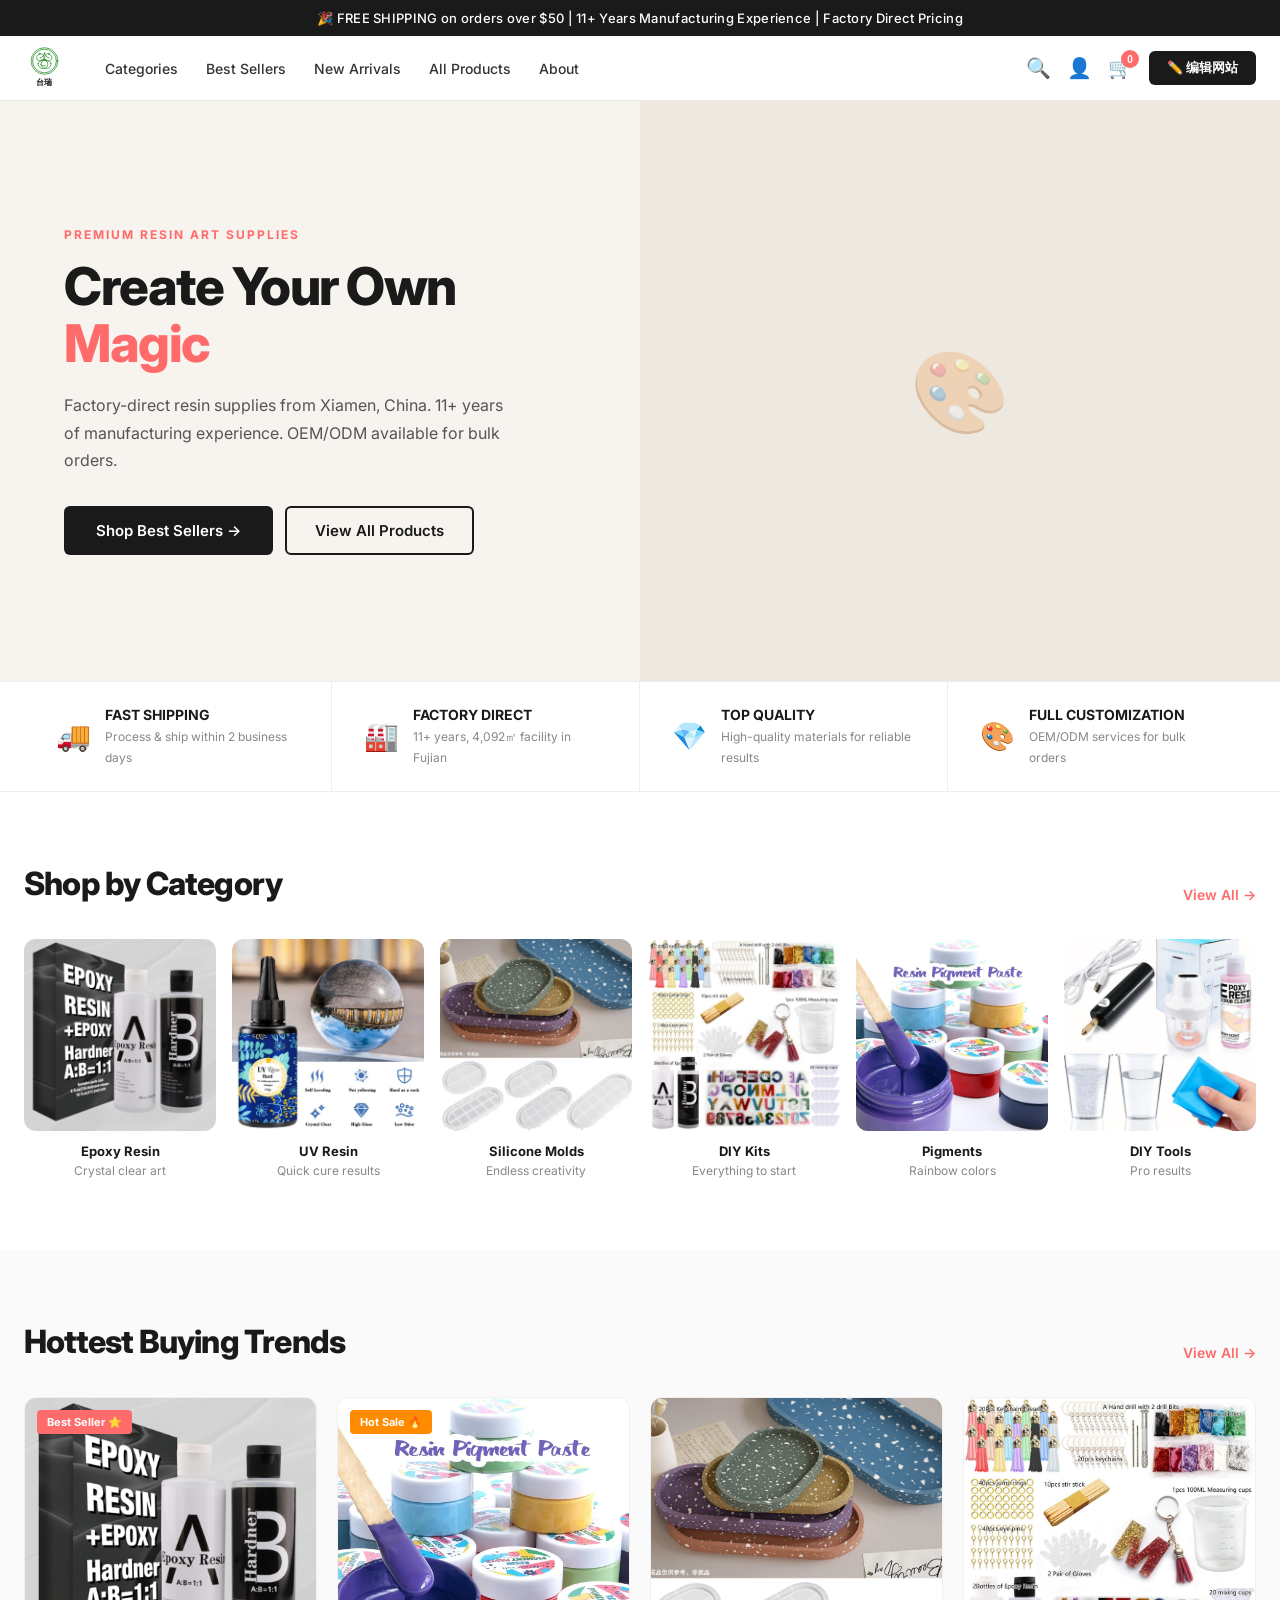
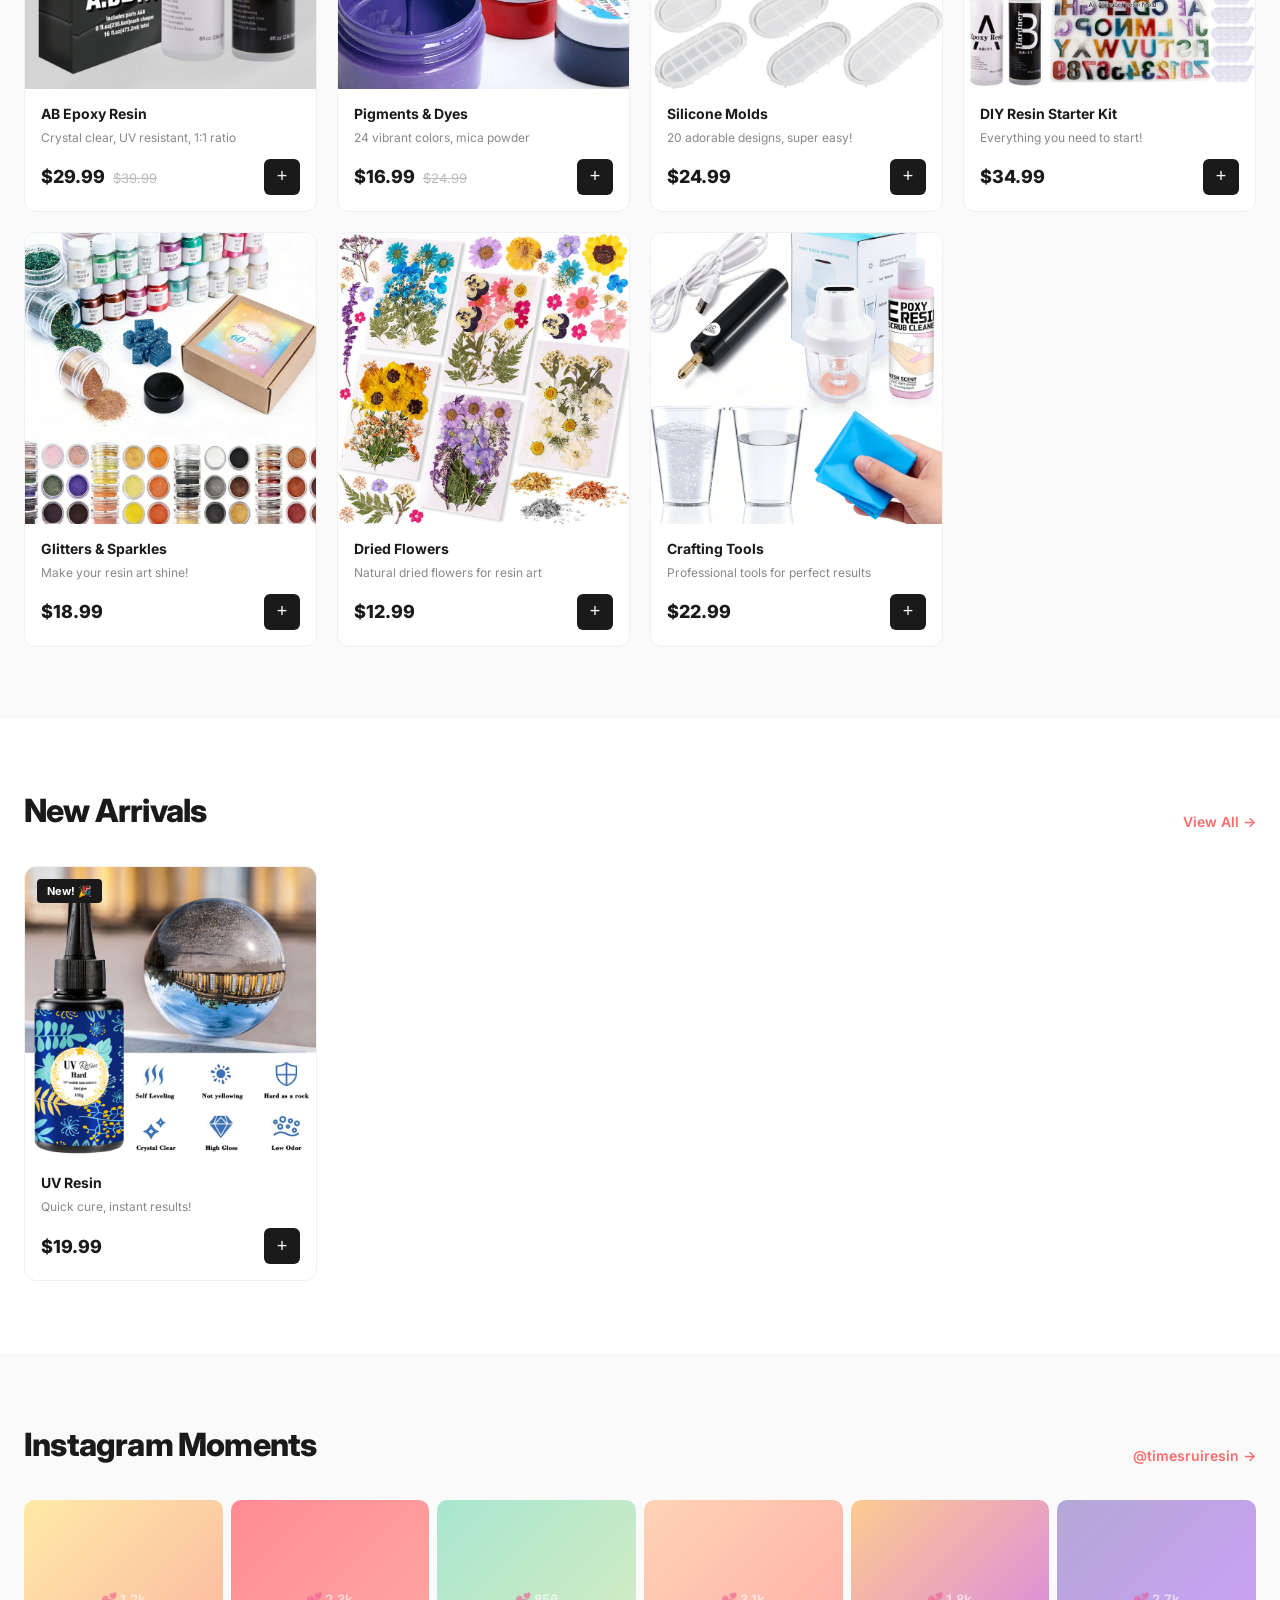
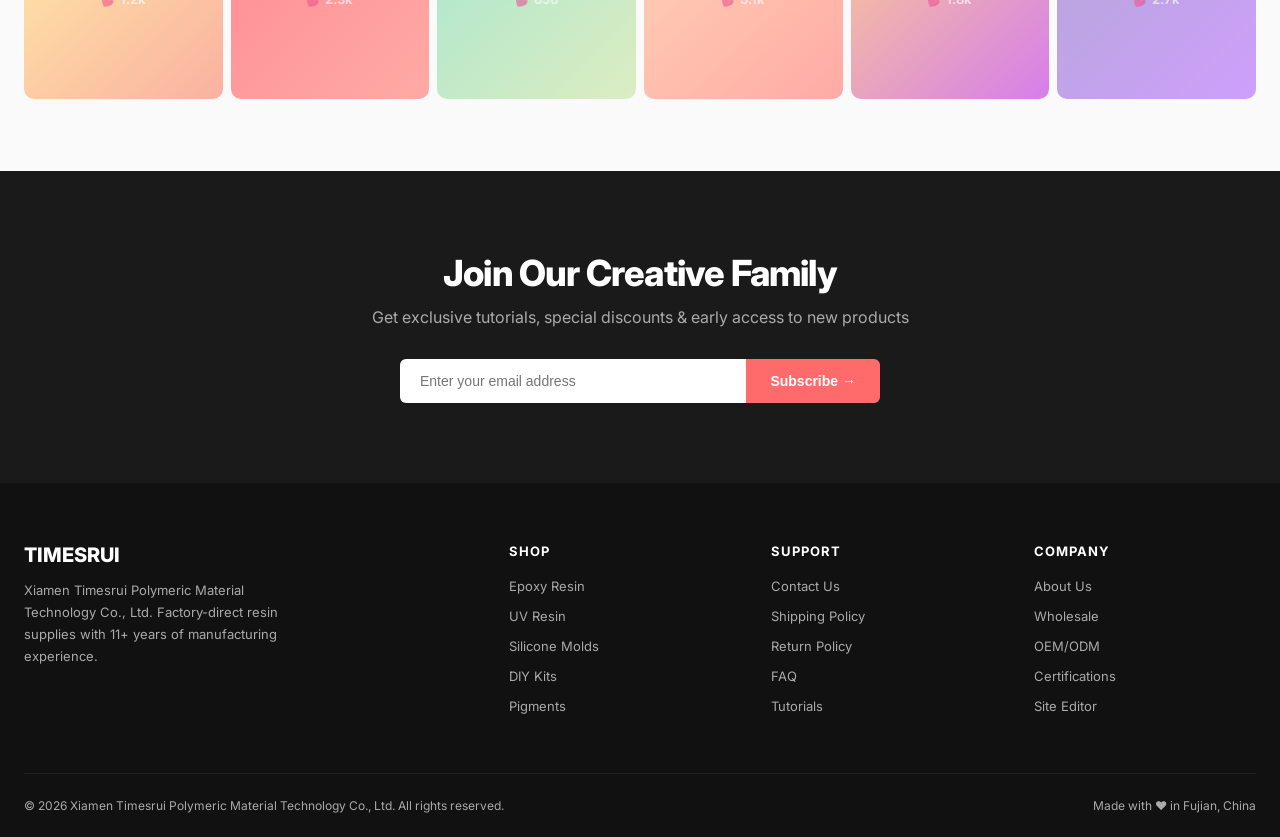
==== commit 2c3e27d9: "feat: 分类区从emoji换成真实产品图片" ====
--- a/index.html
+++ b/index.html
@@ -65,8 +65,9 @@
     .cat-grid{display:grid;grid-template-columns:repeat(6,1fr);gap:16px}
     .cat-card{text-align:center;cursor:pointer;text-decoration:none;color:inherit;transition:transform .2s}
     .cat-card:hover{transform:translateY(-4px)}
-    .cat-img{width:100%;aspect-ratio:1;border-radius:12px;overflow:hidden;margin-bottom:12px;background:#f5f5f5;display:flex;align-items:center;justify-content:center}
-    .cat-img img{width:100%;height:100%;object-fit:cover}
+    .cat-img{width:100%;aspect-ratio:1;border-radius:12px;overflow:hidden;margin-bottom:12px;background:#f5f5f5;display:flex;align-items:center;justify-content:center;position:relative}
+    .cat-img img{width:100%;height:100%;object-fit:cover;transition:transform .4s}
+    .cat-card:hover .cat-img img{transform:scale(1.07)}
     .cat-img .cat-emoji{font-size:40px}
     .cat-card h3{font-size:13px;font-weight:700;color:#1a1a1a;margin-bottom:4px}
     .cat-card p{font-size:12px;color:#888}
@@ -232,27 +233,27 @@
     </div>
     <div class="cat-grid" id="catGrid">
       <a href="catalog.html#epoxy-resin" class="cat-card">
-        <div class="cat-img" style="background:#e8f5e9"><span class="cat-emoji">💧</span></div>
+        <div class="cat-img"><img src="images/AB Epoxy Resin.png" alt="Epoxy Resin"></div>
         <h3>Epoxy Resin</h3><p>Crystal clear art</p>
       </a>
       <a href="catalog.html#uv-resin" class="cat-card">
-        <div class="cat-img" style="background:#fff3e0"><span class="cat-emoji">☀️</span></div>
+        <div class="cat-img"><img src="images/UV Resin.jpg" alt="UV Resin"></div>
         <h3>UV Resin</h3><p>Quick cure results</p>
       </a>
       <a href="catalog.html#silicone-molds" class="cat-card">
-        <div class="cat-img" style="background:#fce4ec"><span class="cat-emoji">🧁</span></div>
+        <div class="cat-img"><img src="images/Silicone Molds.png" alt="Silicone Molds"></div>
         <h3>Silicone Molds</h3><p>Endless creativity</p>
       </a>
       <a href="catalog.html#diy-kits" class="cat-card">
-        <div class="cat-img" style="background:#ede7f6"><span class="cat-emoji">🎁</span></div>
+        <div class="cat-img"><img src="images/DIY Resin Kits.png" alt="DIY Kits"></div>
         <h3>DIY Kits</h3><p>Everything to start</p>
       </a>
       <a href="catalog.html#pigments" class="cat-card">
-        <div class="cat-img" style="background:#fff8e1"><span class="cat-emoji">🎨</span></div>
+        <div class="cat-img"><img src="images/Pigments & Dyes.webp" alt="Pigments"></div>
         <h3>Pigments</h3><p>Rainbow colors</p>
       </a>
       <a href="catalog.html#diy-tools" class="cat-card">
-        <div class="cat-img" style="background:#e0f7fa"><span class="cat-emoji">✨</span></div>
+        <div class="cat-img"><img src="images/Crafting Tools.png" alt="DIY Tools"></div>
         <h3>DIY Tools</h3><p>Pro results</p>
       </a>
     </div>
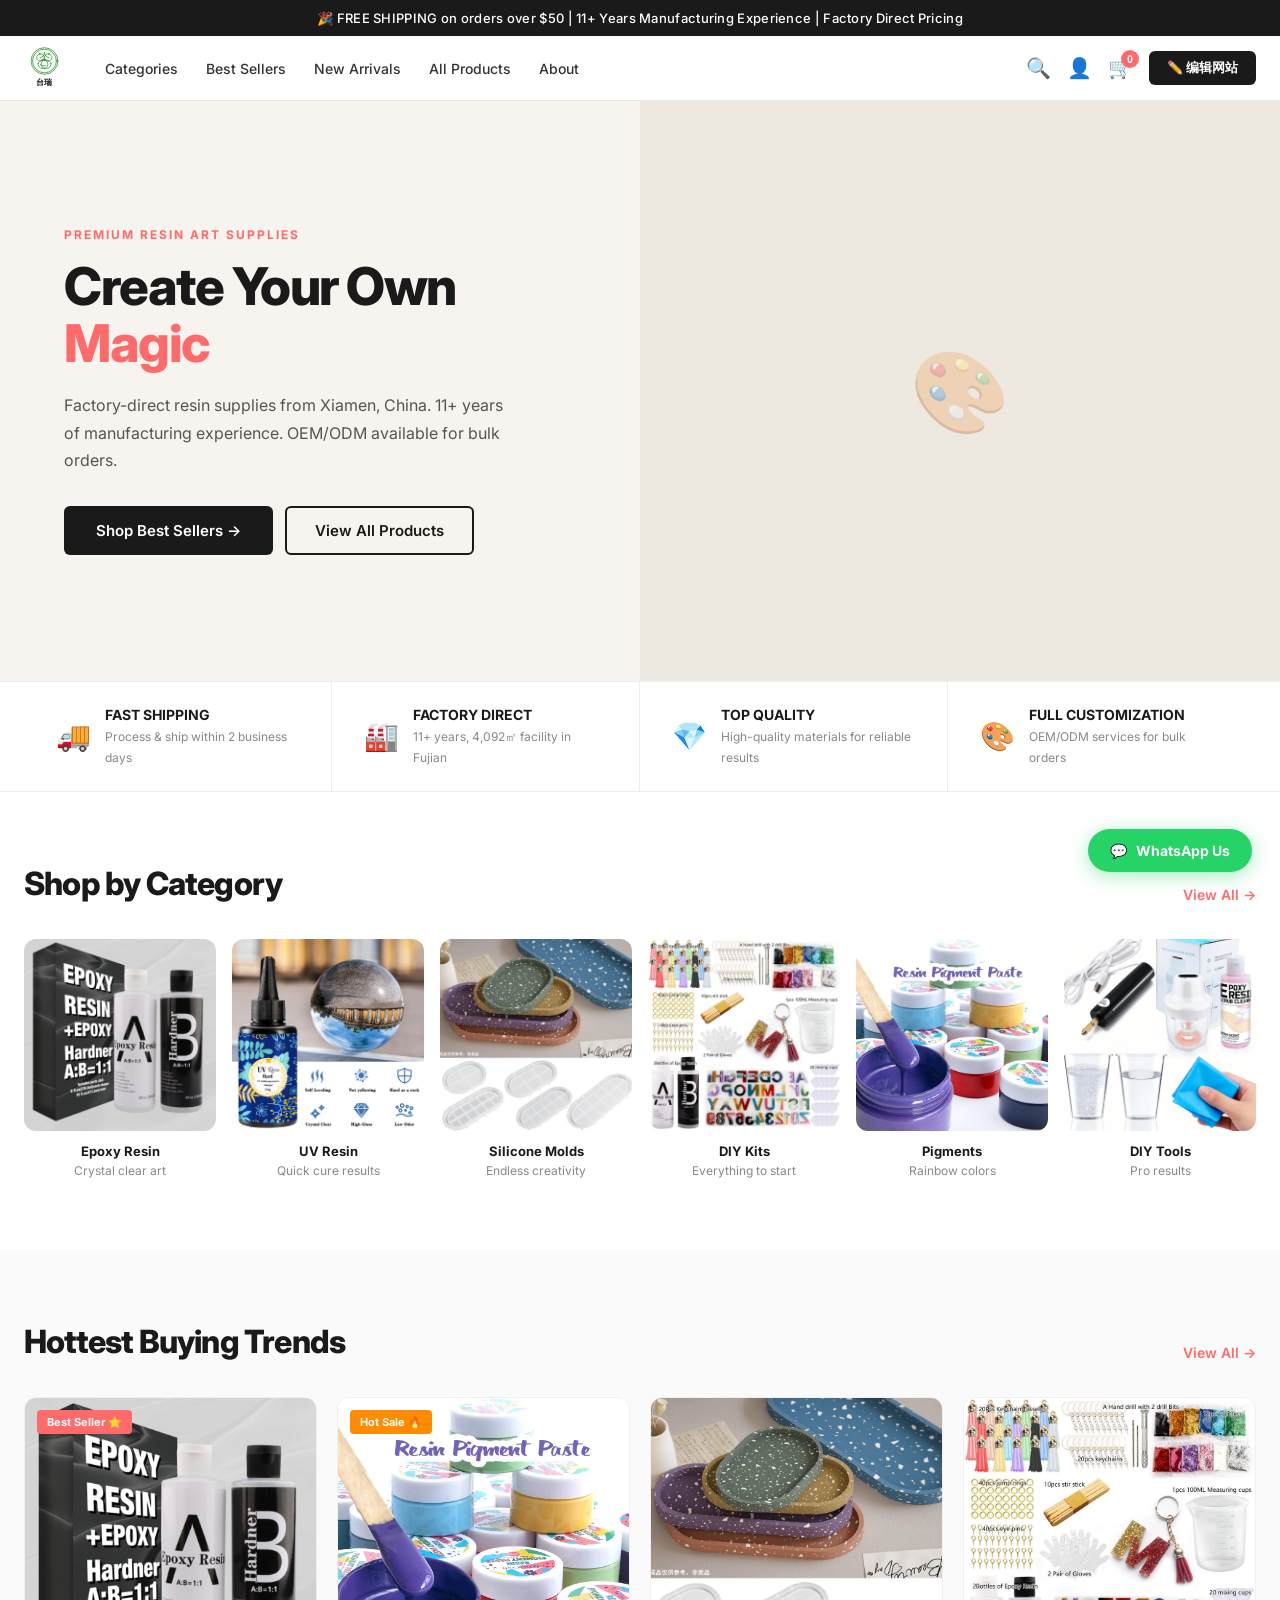
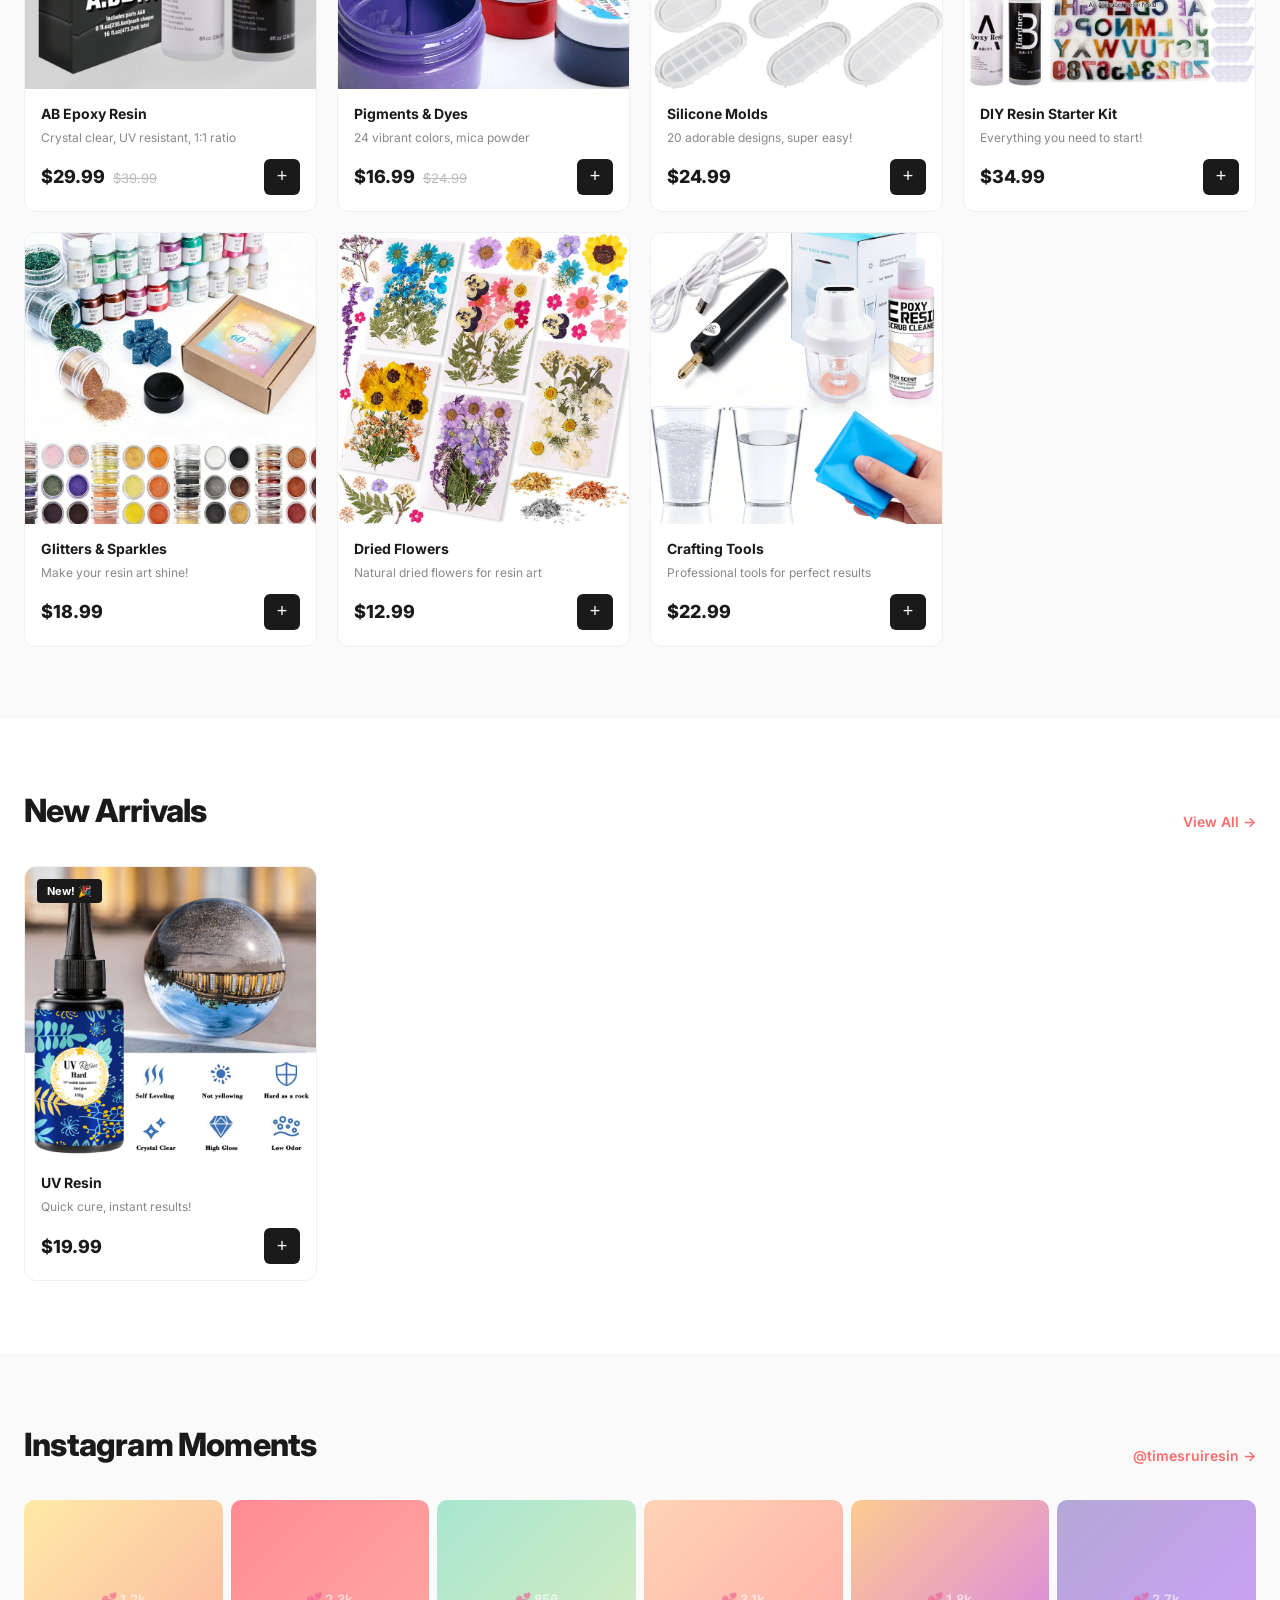
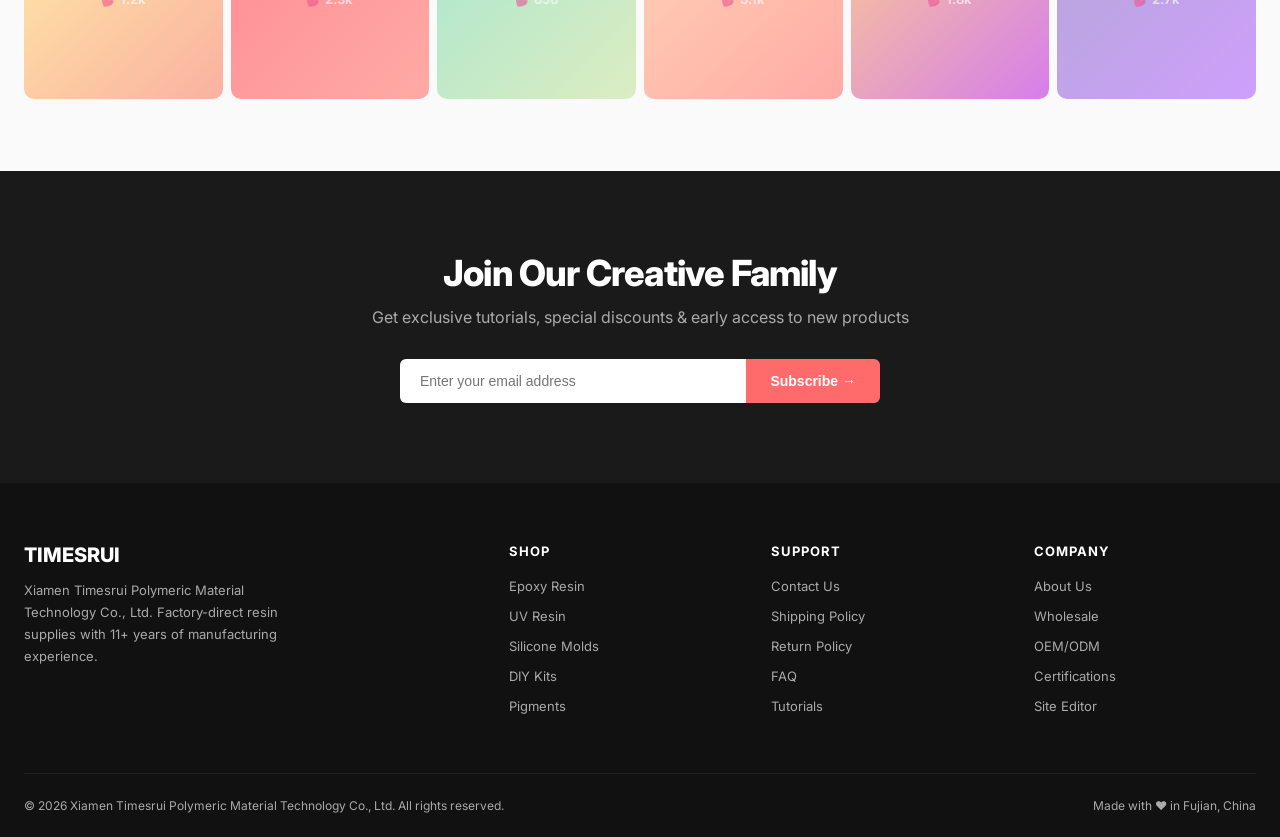
==== commit 1847837a: "feat: 更新真实联系方式 - emily邮箱 + WhatsApp" ====
--- a/index.html
+++ b/index.html
@@ -131,6 +131,11 @@
     .footer-col ul li a:hover{color:#fff}
     .footer-bottom{border-top:1px solid #222;padding-top:24px;display:flex;justify-content:space-between;align-items:center;font-size:12px}
     .footer-bottom a{color:#aaa;text-decoration:none}
+
+    /* WhatsApp悬浮 */
+    .wa-float{position:fixed;bottom:28px;right:28px;z-index:9999}
+    .wa-float a{display:flex;align-items:center;gap:10px;background:#25d366;color:#fff;padding:13px 22px;border-radius:50px;font-size:14px;font-weight:700;text-decoration:none;box-shadow:0 4px 20px rgba(37,211,102,.4);transition:all .2s}
+    .wa-float a:hover{transform:translateY(-2px);box-shadow:0 8px 28px rgba(37,211,102,.5)}
 
     /* 通知 */
     .toast-notify{position:fixed;bottom:24px;right:24px;background:#1a1a1a;color:#fff;padding:14px 20px;border-radius:8px;font-size:14px;font-weight:600;z-index:9999;box-shadow:0 8px 24px rgba(0,0,0,.2);transform:translateY(100px);opacity:0;transition:all .3s}
@@ -328,7 +333,7 @@
       <div class="footer-col">
         <h4>Support</h4>
         <ul>
-          <li><a href="#">Contact Us</a></li>
+          <li><a href="mailto:emily@xiamentimesrui.com">Contact Us</a></li>
           <li><a href="#">Shipping Policy</a></li>
           <li><a href="#">Return Policy</a></li>
           <li><a href="#">FAQ</a></li>
@@ -352,6 +357,10 @@
     </div>
   </div>
 </footer>
+
+<div class="wa-float">
+  <a href="https://wa.me/8618060157302" target="_blank">💬 &nbsp; WhatsApp Us</a>
+</div>
 
 <div class="toast-notify" id="toast"></div>
 
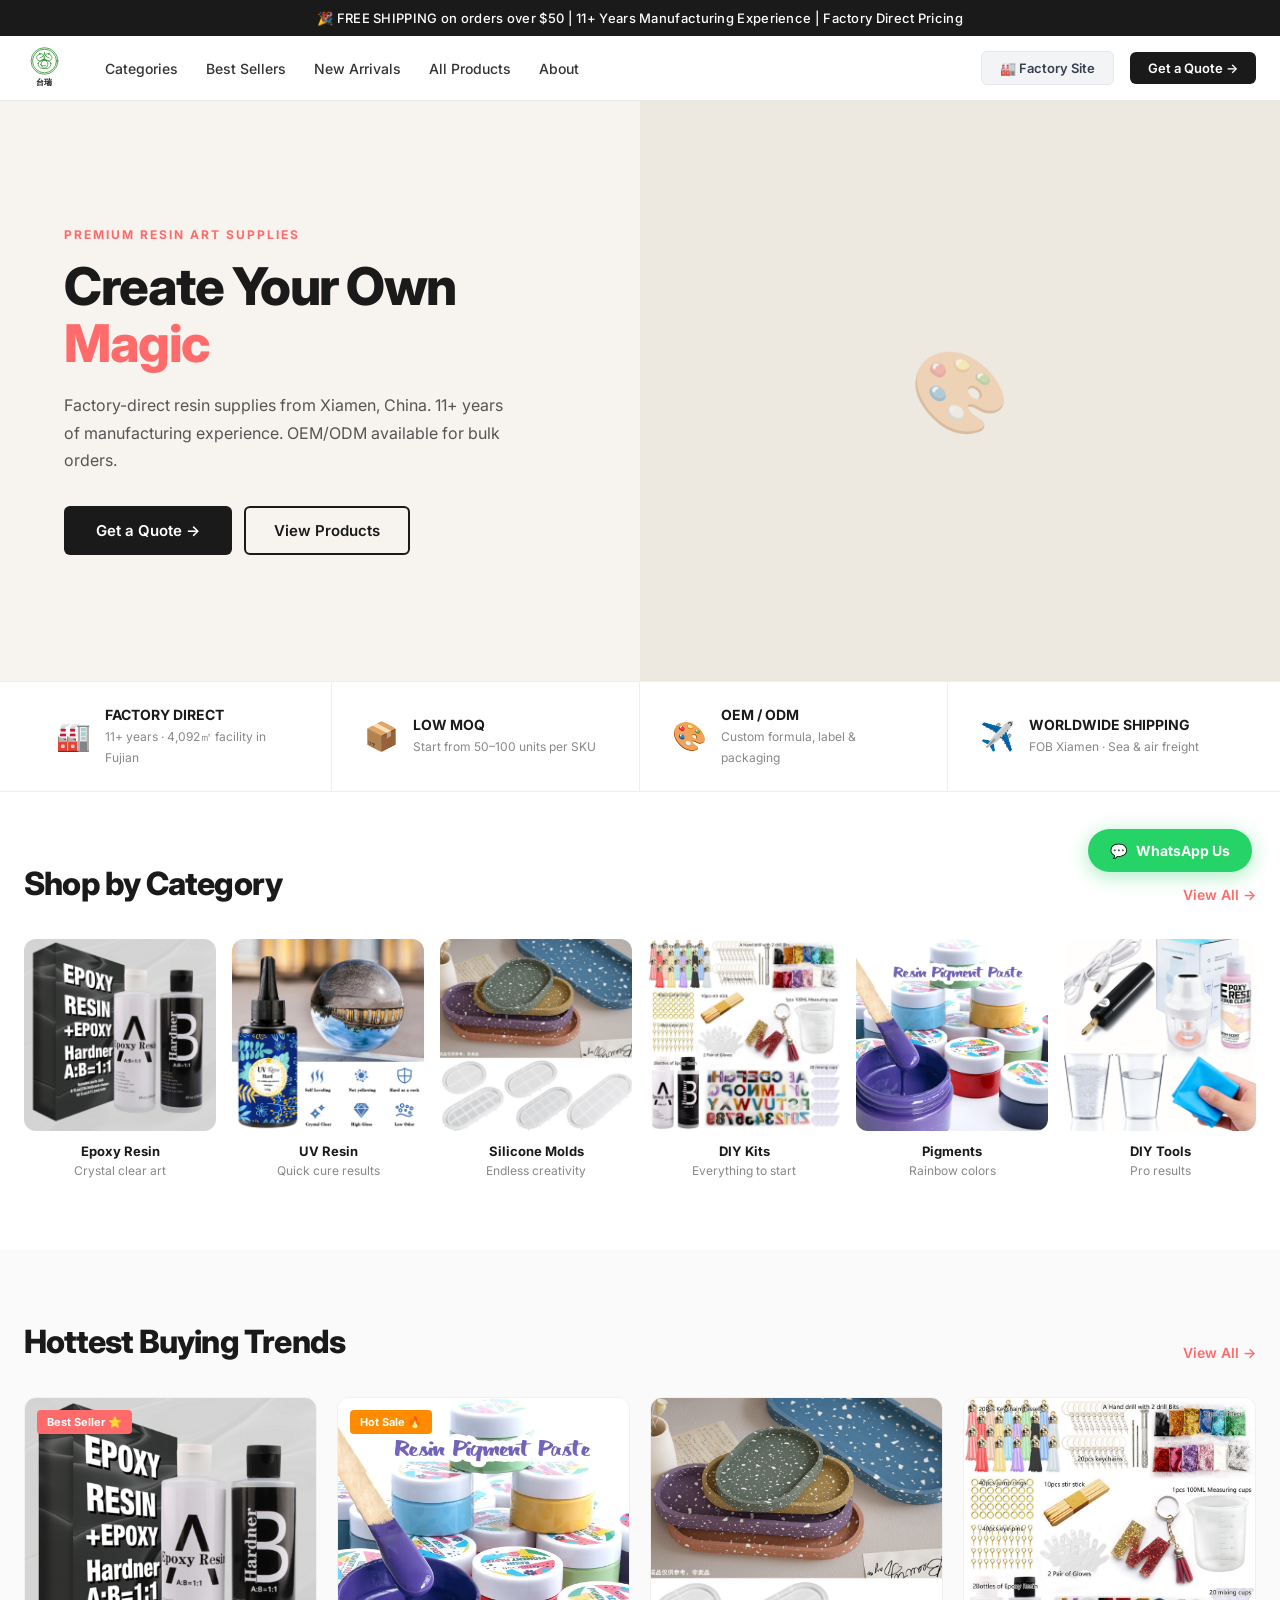
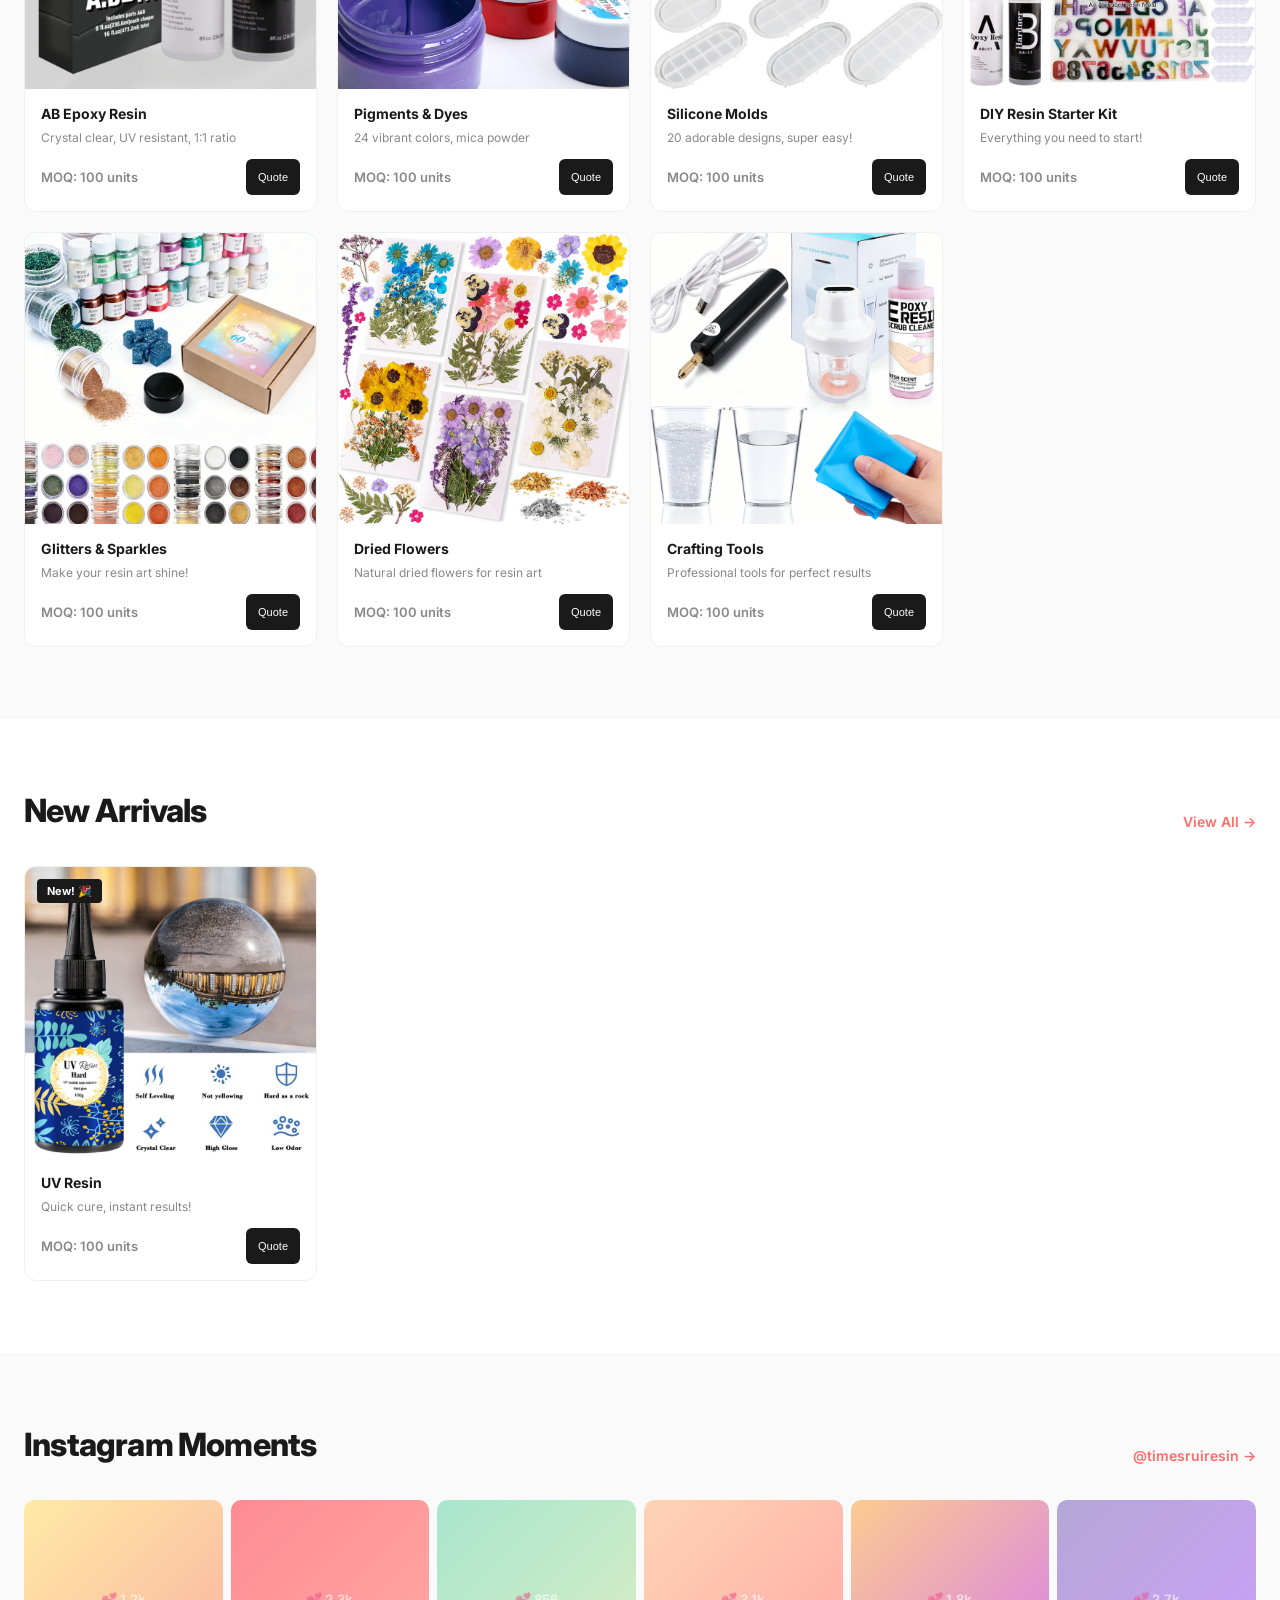
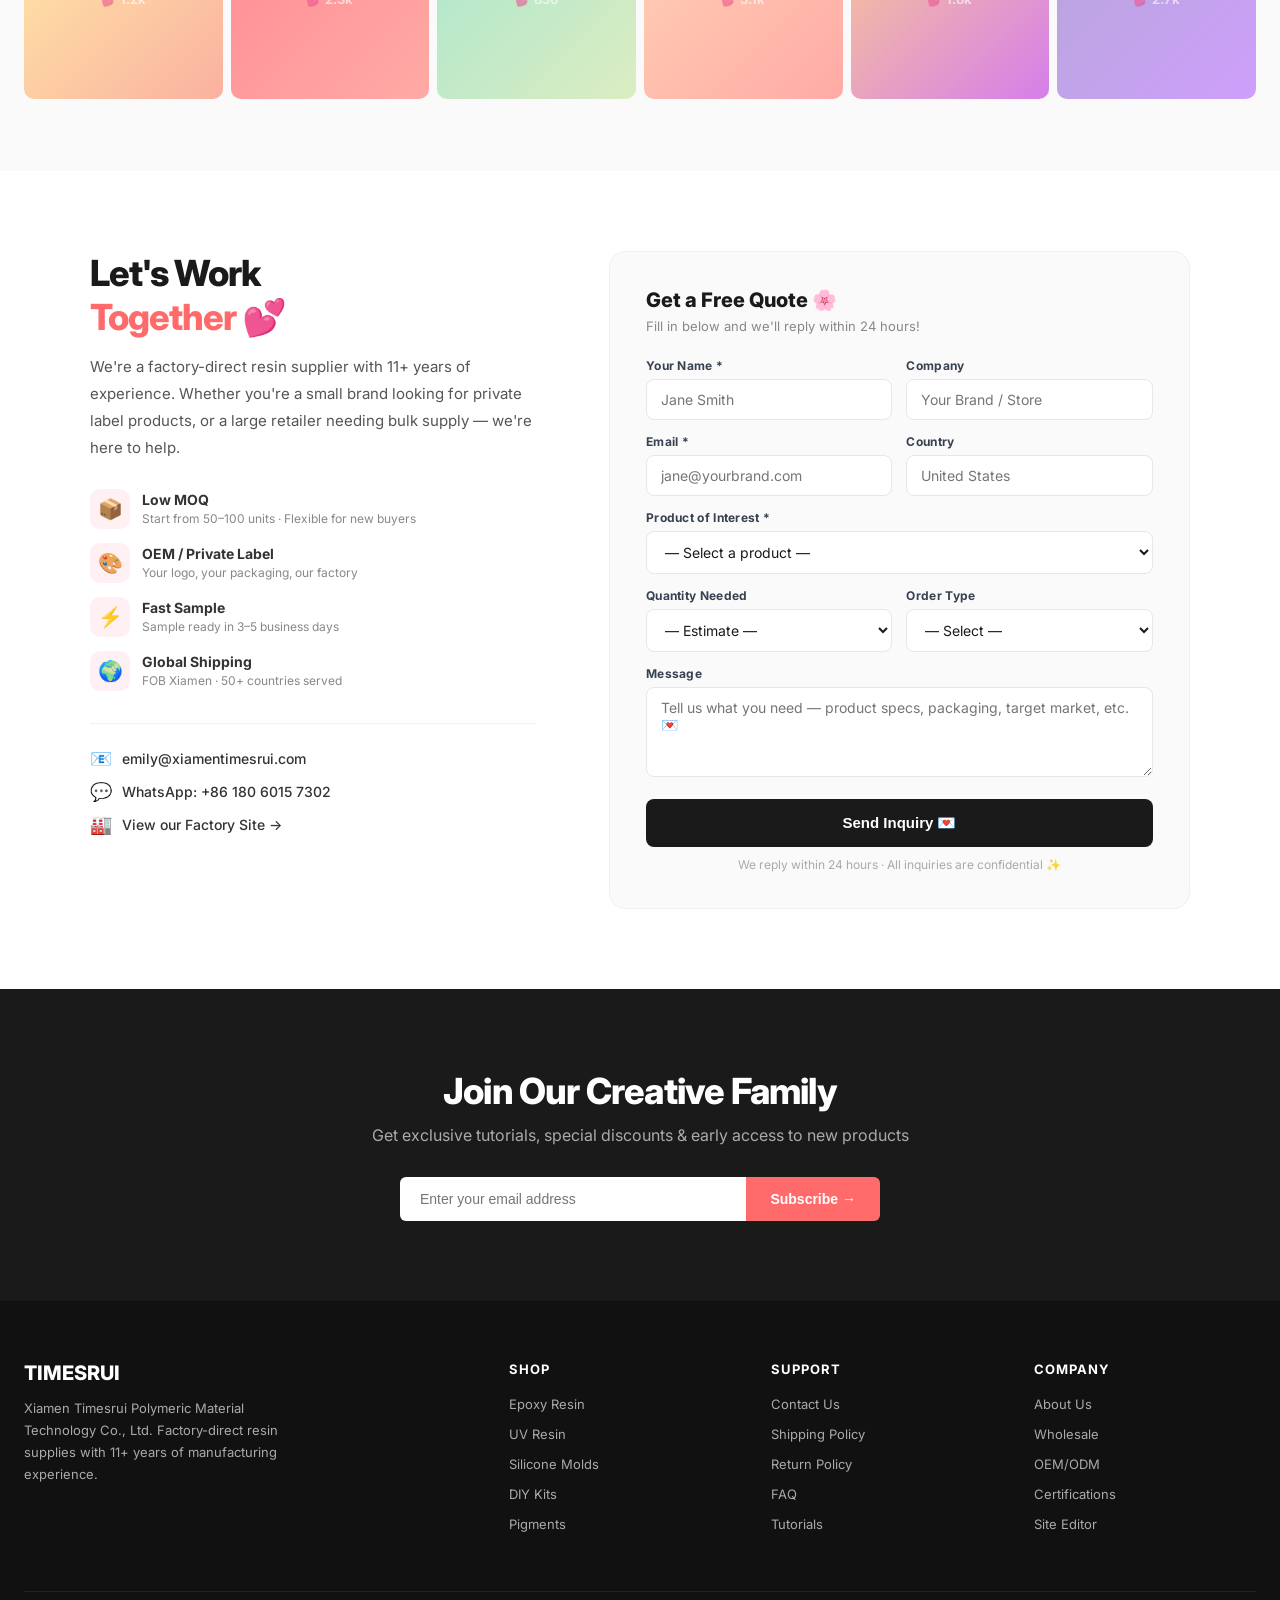
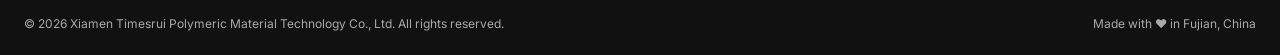
==== commit 0bb9c47c: "feat: 可爱风页面完整B2B改造 - 询盘表单+MOQ+联系方式" ====
--- a/index.html
+++ b/index.html
@@ -109,6 +109,34 @@
     .ig-overlay span{color:#fff;font-size:13px;font-weight:700}
     .ig-card .ig-bg{width:100%;height:100%;display:flex;align-items:center;justify-content:center;color:rgba(255,255,255,.6);font-size:13px;font-weight:700}
 
+    /* B2B询盘区 */
+    .inquiry{padding:80px 24px;background:#fff}
+    .inquiry-inner{max-width:1100px;margin:0 auto;display:grid;grid-template-columns:1fr 1.3fr;gap:72px;align-items:start}
+    .inquiry-left h2{font-size:36px;font-weight:800;letter-spacing:-1px;margin-bottom:14px}
+    .inquiry-left h2 span{color:#ff6b6b}
+    .inquiry-left p{font-size:15px;color:#555;line-height:1.8;margin-bottom:28px}
+    .inquiry-badges{display:flex;flex-direction:column;gap:14px;margin-bottom:32px}
+    .inquiry-badge{display:flex;align-items:center;gap:12px;font-size:14px;color:#333}
+    .inquiry-badge .ib-icon{width:40px;height:40px;background:#fff0f3;border-radius:10px;display:flex;align-items:center;justify-content:center;font-size:20px;flex-shrink:0}
+    .inquiry-badge strong{display:block;font-weight:700;margin-bottom:1px}
+    .inquiry-badge span{font-size:12px;color:#888}
+    .contact-direct{border-top:1px solid #f0f0f0;padding-top:24px;display:flex;flex-direction:column;gap:12px}
+    .contact-direct a{display:flex;align-items:center;gap:10px;font-size:14px;color:#333;text-decoration:none;font-weight:500;transition:color .2s}
+    .contact-direct a:hover{color:#ff6b6b}
+    .contact-direct .ci{font-size:18px}
+    .inquiry-form{background:#fafafa;border-radius:16px;padding:36px;border:1px solid #f0f0f0}
+    .inquiry-form h3{font-size:20px;font-weight:800;margin-bottom:6px}
+    .inquiry-form .form-sub{font-size:13px;color:#888;margin-bottom:24px}
+    .form-row{display:grid;grid-template-columns:1fr 1fr;gap:14px}
+    .form-group{margin-bottom:14px}
+    .form-group label{display:block;font-size:12px;font-weight:700;color:#374151;margin-bottom:6px;letter-spacing:.3px}
+    .form-group input,.form-group select,.form-group textarea{width:100%;padding:11px 14px;border:1.5px solid #e5e7eb;border-radius:8px;font-size:14px;background:#fff;outline:none;transition:border .2s;font-family:'Inter',sans-serif;color:#1a1a1a}
+    .form-group input:focus,.form-group select:focus,.form-group textarea:focus{border-color:#ff6b6b}
+    .form-group textarea{min-height:90px;resize:vertical}
+    .form-submit{width:100%;background:#1a1a1a;color:#fff;border:none;padding:15px;border-radius:8px;font-size:15px;font-weight:700;cursor:pointer;transition:background .2s;margin-top:4px}
+    .form-submit:hover{background:#ff6b6b}
+    .form-note{font-size:12px;color:#aaa;text-align:center;margin-top:10px}
+
     /* 订阅 */
     .newsletter{padding:80px 24px;background:#1a1a1a;text-align:center}
     .newsletter h2{font-size:36px;font-weight:800;color:#fff;margin-bottom:12px;letter-spacing:-0.8px}
@@ -117,6 +145,8 @@
     .newsletter-form input{flex:1;padding:14px 20px;border:none;font-size:14px;border-radius:6px 0 0 6px;outline:none}
     .newsletter-form button{background:#ff6b6b;color:#fff;border:none;padding:14px 24px;font-size:14px;font-weight:700;cursor:pointer;border-radius:0 6px 6px 0;white-space:nowrap;transition:background .2s}
     .newsletter-form button:hover{background:#e55555}
+    @media(max-width:1024px){.inquiry-inner{grid-template-columns:1fr;gap:40px}}
+    @media(max-width:640px){.form-row{grid-template-columns:1fr}}
 
     /* Footer */
     .footer{background:#111;color:#aaa;padding:60px 24px 24px}
@@ -183,10 +213,8 @@
       <li><a href="#about">About</a></li>
     </ul>
     <div class="nav-actions">
-      <button class="icon-btn" title="Search">🔍</button>
-      <button class="icon-btn" title="Account">👤</button>
-      <button class="icon-btn" title="Cart" style="position:relative">🛒<span class="cart-badge" id="cartCount">0</span></button>
-      <a href="editor.html" class="nav-editor-btn">✏️ 编辑网站</a>
+      <a href="factory.html" class="nav-editor-btn" style="background:#f3f4f6;color:#374151;border:1px solid #e5e7eb">🏭 Factory Site</a>
+      <a href="#inquiry" class="nav-editor-btn">Get a Quote →</a>
     </div>
   </div>
 </nav>
@@ -198,8 +226,8 @@
     <h1 class="hero-title">Create Your Own<br><span>Magic</span></h1>
     <p class="hero-desc">Factory-direct resin supplies from Xiamen, China. 11+ years of manufacturing experience. OEM/ODM available for bulk orders.</p>
     <div class="hero-actions">
-      <a href="#products" class="btn-primary">Shop Best Sellers →</a>
-      <a href="catalog.html" class="btn-outline">View All Products</a>
+      <a href="#inquiry" class="btn-primary">Get a Quote →</a>
+      <a href="#products" class="btn-outline">View Products</a>
     </div>
   </div>
   <div class="hero-image">
@@ -211,20 +239,20 @@
 <div class="trust-bar">
   <div class="trust-inner">
     <div class="trust-item">
-      <div class="trust-icon">🚚</div>
-      <div class="trust-text"><strong>FAST SHIPPING</strong><span>Process & ship within 2 business days</span></div>
+      <div class="trust-icon">🏭</div>
+      <div class="trust-text"><strong>FACTORY DIRECT</strong><span>11+ years · 4,092㎡ facility in Fujian</span></div>
     </div>
     <div class="trust-item">
-      <div class="trust-icon">🏭</div>
-      <div class="trust-text"><strong>FACTORY DIRECT</strong><span>11+ years, 4,092㎡ facility in Fujian</span></div>
-    </div>
-    <div class="trust-item">
-      <div class="trust-icon">💎</div>
-      <div class="trust-text"><strong>TOP QUALITY</strong><span>High-quality materials for reliable results</span></div>
+      <div class="trust-icon">📦</div>
+      <div class="trust-text"><strong>LOW MOQ</strong><span>Start from 50–100 units per SKU</span></div>
     </div>
     <div class="trust-item">
       <div class="trust-icon">🎨</div>
-      <div class="trust-text"><strong>FULL CUSTOMIZATION</strong><span>OEM/ODM services for bulk orders</span></div>
+      <div class="trust-text"><strong>OEM / ODM</strong><span>Custom formula, label & packaging</span></div>
+    </div>
+    <div class="trust-item">
+      <div class="trust-icon">✈️</div>
+      <div class="trust-text"><strong>WORLDWIDE SHIPPING</strong><span>FOB Xiamen · Sea & air freight</span></div>
     </div>
   </div>
 </div>
@@ -299,6 +327,110 @@
       <a href="#" class="section-link">@timesruiresin →</a>
     </div>
     <div class="ig-grid" id="igGrid"></div>
+  </div>
+</section>
+
+<!-- B2B 询盘表单 -->
+<section class="inquiry" id="inquiry">
+  <div class="inquiry-inner">
+    <div class="inquiry-left">
+      <h2>Let's Work<br><span>Together 💕</span></h2>
+      <p>We're a factory-direct resin supplier with 11+ years of experience. Whether you're a small brand looking for private label products, or a large retailer needing bulk supply — we're here to help.</p>
+      <div class="inquiry-badges">
+        <div class="inquiry-badge">
+          <div class="ib-icon">📦</div>
+          <div><strong>Low MOQ</strong><span>Start from 50–100 units · Flexible for new buyers</span></div>
+        </div>
+        <div class="inquiry-badge">
+          <div class="ib-icon">🎨</div>
+          <div><strong>OEM / Private Label</strong><span>Your logo, your packaging, our factory</span></div>
+        </div>
+        <div class="inquiry-badge">
+          <div class="ib-icon">⚡</div>
+          <div><strong>Fast Sample</strong><span>Sample ready in 3–5 business days</span></div>
+        </div>
+        <div class="inquiry-badge">
+          <div class="ib-icon">🌍</div>
+          <div><strong>Global Shipping</strong><span>FOB Xiamen · 50+ countries served</span></div>
+        </div>
+      </div>
+      <div class="contact-direct">
+        <a href="mailto:emily@xiamentimesrui.com"><span class="ci">📧</span> emily@xiamentimesrui.com</a>
+        <a href="https://wa.me/8618060157302" target="_blank"><span class="ci">💬</span> WhatsApp: +86 180 6015 7302</a>
+        <a href="factory.html"><span class="ci">🏭</span> View our Factory Site →</a>
+      </div>
+    </div>
+    <div class="inquiry-form">
+      <h3>Get a Free Quote 🌸</h3>
+      <p class="form-sub">Fill in below and we'll reply within 24 hours!</p>
+      <form id="quoteForm" action="https://formspree.io/f/emily@xiamentimesrui.com" method="POST">
+        <div class="form-row">
+          <div class="form-group">
+            <label>Your Name *</label>
+            <input type="text" name="name" required placeholder="Jane Smith">
+          </div>
+          <div class="form-group">
+            <label>Company</label>
+            <input type="text" name="company" placeholder="Your Brand / Store">
+          </div>
+        </div>
+        <div class="form-row">
+          <div class="form-group">
+            <label>Email *</label>
+            <input type="email" name="email" required placeholder="jane@yourbrand.com">
+          </div>
+          <div class="form-group">
+            <label>Country</label>
+            <input type="text" name="country" placeholder="United States">
+          </div>
+        </div>
+        <div class="form-group">
+          <label>Product of Interest *</label>
+          <select name="product" required id="inquiryProduct">
+            <option value="">— Select a product —</option>
+            <option>AB Epoxy Resin</option>
+            <option>UV Resin</option>
+            <option>Silicone Molds</option>
+            <option>DIY Resin Kits</option>
+            <option>Pigments & Dyes</option>
+            <option>Crafting Tools</option>
+            <option>Glitters & Sparkles</option>
+            <option>Dried Flowers</option>
+            <option>OEM / Custom Product</option>
+            <option>Multiple Products</option>
+          </select>
+        </div>
+        <div class="form-row">
+          <div class="form-group">
+            <label>Quantity Needed</label>
+            <select name="quantity">
+              <option value="">— Estimate —</option>
+              <option>100–500 units</option>
+              <option>500–2,000 units</option>
+              <option>2,000–10,000 units</option>
+              <option>10,000+ units</option>
+              <option>Not sure yet</option>
+            </select>
+          </div>
+          <div class="form-group">
+            <label>Order Type</label>
+            <select name="order_type">
+              <option value="">— Select —</option>
+              <option>Wholesale / Bulk</option>
+              <option>OEM / Private Label</option>
+              <option>Sample Order First</option>
+              <option>Custom Design (ODM)</option>
+            </select>
+          </div>
+        </div>
+        <div class="form-group">
+          <label>Message</label>
+          <textarea name="message" placeholder="Tell us what you need — product specs, packaging, target market, etc. 💌"></textarea>
+        </div>
+        <button type="submit" class="form-submit">Send Inquiry 💌</button>
+        <p class="form-note">We reply within 24 hours · All inquiries are confidential ✨</p>
+      </form>
+    </div>
   </div>
 </section>
 
@@ -434,22 +566,7 @@
     const newList=newArrivals.length>0?newArrivals:products.slice(0,4);
     mainList.slice(0,8).forEach(p=>grid.appendChild(makeProductCard(p)));
     newList.slice(0,4).forEach(p=>newGrid.appendChild(makeProductCard(p)));
-    grid.querySelectorAll('.add-cart-btn').forEach(btn=>{
-      btn.addEventListener('click',e=>{
-        e.stopPropagation();
-        const count=document.getElementById('cartCount');
-        count.textContent=String((parseInt(count.textContent)||0)+1);
-        toast(`"${btn.dataset.name}" added to cart!`);
-      });
-    });
-    newGrid.querySelectorAll('.add-cart-btn').forEach(btn=>{
-      btn.addEventListener('click',e=>{
-        e.stopPropagation();
-        const count=document.getElementById('cartCount');
-        count.textContent=String((parseInt(count.textContent)||0)+1);
-        toast(`"${btn.dataset.name}" added to cart!`);
-      });
-    });
+    // Quote buttons handled inside makeProductCard
   }
 
   function makeProductCard(p){
@@ -464,13 +581,17 @@
         <div class="product-desc">${esc(p.desc)}</div>
         <div class="product-bottom">
           <div class="product-price">
-            <span class="price-now">${esc(p.price)}</span>
-            ${p.originalPrice?`<span class="price-was">${esc(p.originalPrice)}</span>`:''}
+            <span class="price-now" style="font-size:13px;font-weight:600;color:#888">MOQ: 100 units</span>
           </div>
-          <button class="add-cart-btn" data-name="${esc(p.name)}" title="Add to Cart">+</button>
+          <button class="add-cart-btn" data-name="${esc(p.name)}" title="Get a Quote" style="font-size:11px;width:auto;padding:0 12px;border-radius:6px;white-space:nowrap">Quote</button>
         </div>
       </div>
     `;
+    card.querySelector('.add-cart-btn').addEventListener('click',e=>{
+      e.stopPropagation();
+      document.getElementById('inquiryProduct').value=p.name;
+      document.getElementById('inquiry').scrollIntoView({behavior:'smooth'});
+    });
     return card;
   }
 
@@ -494,6 +615,28 @@
     const input=e.target.querySelector('input');
     if(input.value){ toast('Thank you for subscribing! 🎉'); input.value=''; }
   }
+
+  // 询盘表单提交
+  const qf=document.getElementById('quoteForm');
+  if(qf) qf.addEventListener('submit',async e=>{
+    e.preventDefault();
+    const btn=qf.querySelector('.form-submit');
+    btn.textContent='Sending... 💌'; btn.disabled=true;
+    if(qf.action.includes('formspree.io/f/emily')){
+      // Formspree 需要先在官网验证邮箱才能真正发送，这里先模拟
+      setTimeout(()=>{
+        toast('✅ Inquiry sent! We\'ll reply within 24 hours 💕');
+        qf.reset(); btn.textContent='Send Inquiry 💌'; btn.disabled=false;
+      },800);
+      return;
+    }
+    try{
+      const r=await fetch(qf.action,{method:'POST',body:new FormData(qf),headers:{Accept:'application/json'}});
+      if(r.ok){ toast('✅ Inquiry sent! We\'ll reply within 24 hours 💕'); qf.reset(); }
+      else toast('❌ Error. Please email emily@xiamentimesrui.com directly.');
+    }catch{ toast('❌ Network error. Please try again.'); }
+    btn.textContent='Send Inquiry 💌'; btn.disabled=false;
+  });
 
   // 默认产品（如果没有云端数据）
   const fallbackProducts=[
